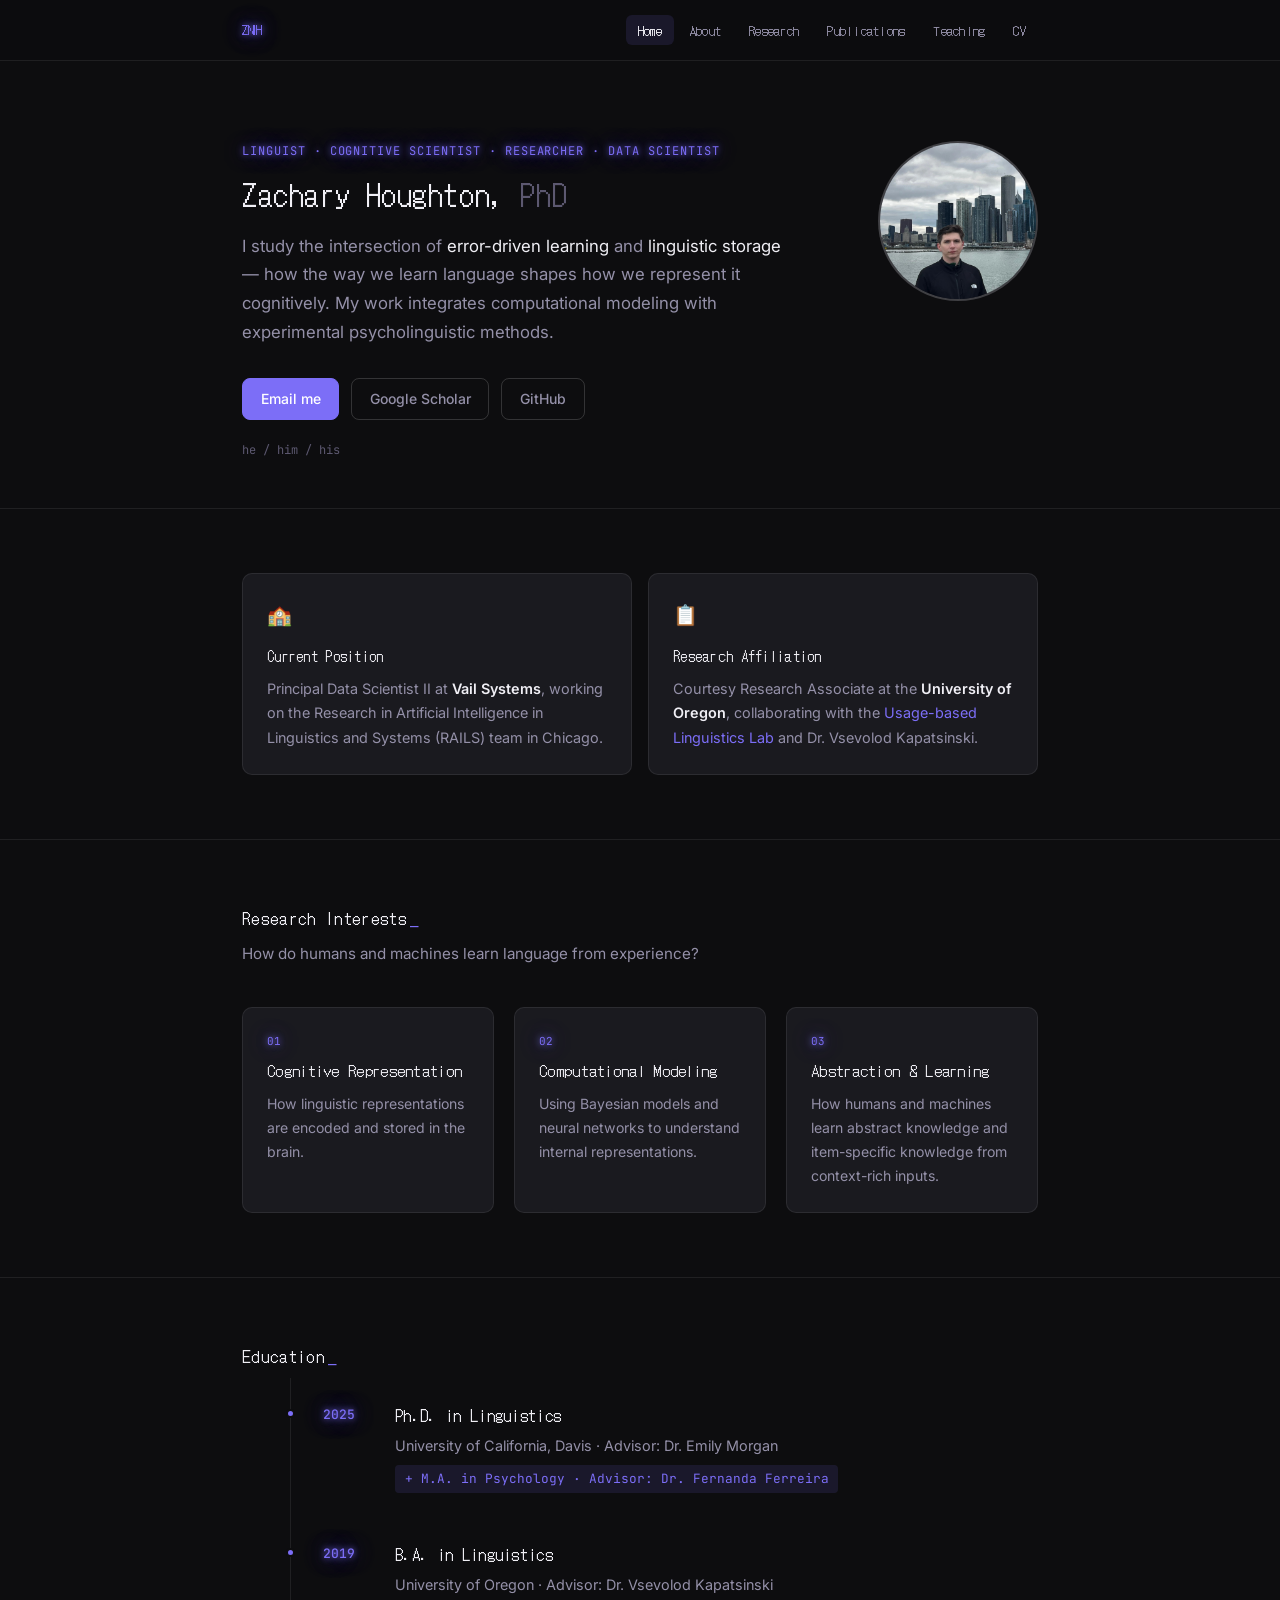
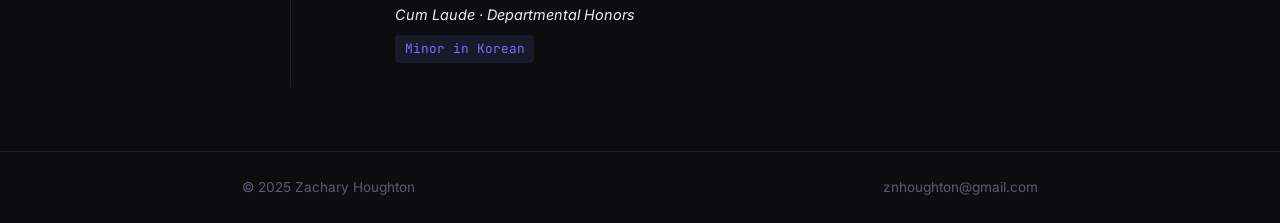
==== index.html @ efbcd85a "Clarify B.A. advisor and reorganize education entry formatting Co-Authored-By: Claude Sonnet 4.6 <no" ====
<!DOCTYPE html>
<html lang="en">
<head>
  <meta charset="UTF-8" />
  <meta name="viewport" content="width=device-width, initial-scale=1.0" />
  <title>Zachary Houghton</title>
  <link rel="preconnect" href="https://fonts.googleapis.com" />
  <link href="https://fonts.googleapis.com/css2?family=Inter:wght@300;400;500;600&family=JetBrains+Mono:wght@400;500&family=DotGothic16&display=swap" rel="stylesheet" />
  <link rel="stylesheet" href="style.css" />
</head>
<body class="retro-cursors">

  <header>
    <nav class="nav-container">
      <a href="index.html" class="nav-logo">ZNH</a>
      <ul class="nav-links">
        <li><a href="index.html" class="active">Home</a></li>
        <li><a href="about.html">About</a></li>
        <li><a href="research.html">Research</a></li>
        <li><a href="publications.html">Publications</a></li>
        <li><a href="teaching.html">Teaching</a></li>
        <li><a href="cv.html">CV</a></li>
      </ul>
      <button class="nav-toggle" aria-label="Toggle menu">&#9776;</button>
    </nav>
  </header>

  <main>
    <section class="hero">
      <div class="hero-content">
        <div class="hero-text">
          <p class="hero-tag">Linguist · Cognitive Scientist · Researcher · Data Scientist</p>
          <h1>Zachary Houghton, <span class="muted" id="ee-phd">PhD</span></h1>
          <p class="hero-bio">
            I study the intersection of <span style="color:var(--text-primary)">error-driven learning</span> and <span style="color:var(--text-primary)">linguistic storage</span> — how the way we learn language shapes how we represent it cognitively. My work integrates computational modeling with experimental psycholinguistic methods.
          </p>
          <div class="hero-links">
            <a href="mailto:znhoughton@gmail.com" class="btn btn-primary">Email me</a>
            <a href="https://scholar.google.com/citations?user=39mxHGIAAAAJ&hl=en&oi=sra" target="_blank" class="btn btn-ghost">Google Scholar</a>
            <a href="https://github.com/znhoughton" target="_blank" class="btn btn-ghost">GitHub</a>
          </div>
          <p class="pronouns">he / him / his</p>
        </div>
        <div class="hero-photo">
          <div class="photo-frame">
            <img id="ee-headshot" src="headshot.jpg" alt="Zachary Houghton" onerror="this.style.display='none'; this.parentNode.classList.add('photo-placeholder')" />
          </div>
        </div>
      </div>
    </section>

    <section class="section">
      <div class="container two-col">
        <div class="card">
          <div class="card-icon">&#127979;</div>
          <h3>Current Position</h3>
          <p>Principal Data Scientist II at <strong>Vail Systems</strong>, working on the Research in Artificial Intelligence in Linguistics and Systems (RAILS) team in Chicago.</p>
        </div>
        <div class="card">
          <div class="card-icon">&#128203;</div>
          <h3>Research Affiliation</h3>
          <p>Courtesy Research Associate at the <strong>University of Oregon</strong>, collaborating with the <a href="https://blogs.uoregon.edu/ublab/" target="_blank">Usage-based Linguistics Lab</a> and Dr. Vsevolod Kapatsinski.</p>
        </div>
      </div>
    </section>

    <section class="section">
      <div class="container">
        <h2 class="section-title">Research Interests</h2>
        <p class="section-subtitle">How do humans and machines learn language from experience?</p>
        <div class="three-col">
          <div class="interest-item">
            <span class="interest-num">01</span>
            <h4>Cognitive Representation</h4>
            <p>How linguistic representations are encoded and stored in the brain.</p>
          </div>
          <div class="interest-item">
            <span class="interest-num">02</span>
            <h4>Computational Modeling</h4>
            <p>Using Bayesian models and neural networks to understand internal representations.</p>
          </div>
          <div class="interest-item">
            <span class="interest-num">03</span>
            <h4>Abstraction & Learning</h4>
            <p>How humans and machines learn abstract knowledge and item-specific knowledge from context-rich inputs.</p>
          </div>
        </div>
      </div>
    </section>

    <section class="section">
      <div class="container">
        <h2 class="section-title">Education</h2>
        <div class="timeline">
          <div class="timeline-item">
            <div class="timeline-year">2025</div>
            <div class="timeline-content">
              <h4>Ph.D. in Linguistics</h4>
              <p>University of California, Davis · Advisor: Dr. Emily Morgan</p>
              <span class="tag">+ M.A. in Psychology · Advisor: Dr. Fernanda Ferreira</span>
            </div>
          </div>
          <div class="timeline-item">
            <div class="timeline-year">2019</div>
            <div class="timeline-content">
              <h4>B.A. in Linguistics</h4>
              <p>University of Oregon · Advisor: Dr. Vsevolod Kapatsinski</p>
              <p><em>Cum Laude · Departmental Honors</em></p>
              <span class="tag">Minor in Korean</span>
            </div>
          </div>
        </div>
      </div>
    </section>
  </main>

  <footer>
    <div class="container footer-inner">
      <span>© 2025 Zachary Houghton</span>
      <span><a href="mailto:znhoughton@gmail.com">znhoughton@gmail.com</a></span>
    </div>
  </footer>

  <script>
    const toggle = document.querySelector('.nav-toggle');
    const links = document.querySelector('.nav-links');
    toggle.addEventListener('click', () => links.classList.toggle('open'));
  </script>
  <script src="/scripts/easter-eggs.js"></script>

  <script data-cfasync="false" src="/cdn-cgi/scripts/5c5
---- style.css ----
@import url('https://fonts.googleapis.com/css2?family=DotGothic16&display=swap');

/* ─── Reset & Base ─── */
*, *::before, *::after { box-sizing: border-box; margin: 0; padding: 0; }

:root {
  --bg: #0d0d0f;
  --bg-surface: #141417;
  --bg-card: #1a1a1f;
  --border: rgba(255,255,255,0.08);
  --border-hover: rgba(255,255,255,0.16);
  --accent: #7c6ef7;
  --accent-soft: rgba(124,110,247,0.12);
  --text-primary: #f0eff5;
  --text-secondary: #9490a8;
  --text-muted: #5c5870;
  --font: 'Inter', system-ui, sans-serif;
  --mono: 'JetBrains Mono', monospace;
  --radius: 10px;
  --max-w: 860px;
}

html { scroll-behavior: smooth; }

body {
  font-family: var(--font);
  background: var(--bg);
  color: var(--text-primary);
  font-size: 16px;
  line-height: 1.7;
  min-height: 100vh;
  display: flex;
  flex-direction: column;
}

a { color: var(--accent); text-decoration: none; }
a:hover { text-decoration: underline; }
em { font-style: italic; color: var(--text-primary); }
strong { font-weight: 600; color: var(--text-primary); }

/* ─── Nav ─── */
header {
  position: sticky;
  top: 0;
  z-index: 100;
  background: rgba(13,13,15,0.9);
  backdrop-filter: blur(12px);
  border-bottom: 1px solid var(--border);
}

.nav-container {
  max-width: var(--max-w);
  margin: 0 auto;
  padding: 0 2rem;
  height: 60px;
  display: flex;
  align-items: center;
  gap: 2rem;
}

.nav-logo {
  font-family: var(--mono);
  font-size: 14px;
  font-weight: 500;
  color: var(--accent);
  letter-spacing: 0.05em;
  text-decoration: none;
  flex-shrink: 0;
}

.nav-links {
  display: flex;
  list-style: none;
  gap: 0.25rem;
  margin-left: auto;
}

.nav-links a {
  font-size: 14px;
  font-weight: 400;
  color: var(--text-secondary);
  padding: 0.35rem 0.75rem;
  border-radius: 6px;
  transition: color 0.15s, background 0.15s;
  text-decoration: none;
}

.nav-links a:hover,
.nav-links a.active {
  color: var(--text-primary);
  background: var(--accent-soft);
}

.nav-toggle {
  display: none;
  background: none;
  border: none;
  color: var(--text-secondary);
  font-size: 20px;
  cursor: pointer;
  margin-left: auto;
}

/* ─── Layout ─── */
main { flex: 1; }

.container {
  max-width: var(--max-w);
  margin: 0 auto;
  padding: 0 2rem;
}

.section {
  padding: 4rem 0;
  border-top: 1px solid var(--border);
}

.section:first-of-type { border-top: none; }

.section-title {
  font-size: 1.25rem;
  font-weight: 500;
  color: var(--text-primary);
  margin-bottom: 0.5rem;
}

.section-subtitle {
  font-size: 0.95rem;
  color: var(--text-secondary);
  margin-bottom: 2.5rem;
}

/* ─── Hero ─── */
.hero {
  padding: 5rem 0 3rem;
  max-width: var(--max-w);
  margin: 0 auto;
  padding-left: 2rem;
  padding-right: 2rem;
}

.hero-content {
  display: flex;
  gap: 3rem;
  align-items: flex-start;
}

.hero-text { flex: 1; }

.hero-tag {
  font-family: var(--mono);
  font-size: 12px;
  color: var(--accent);
  letter-spacing: 0.08em;
  text-transform: uppercase;
  margin-bottom: 1rem;
}

h1 {
  font-size: clamp(2rem, 5vw, 2.75rem);
  font-weight: 600;
  line-height: 1.2;
  margin-bottom: 1.25rem;
  color: var(--text-primary);
}

h1 .muted { color: var(--text-muted); font-weight: 300; }

.hero-bio {
  font-size: 1.05rem;
  color: var(--text-secondary);
  margin-bottom: 2rem;
  max-width: 540px;
}

.hero-links {
  display: flex;
  flex-wrap: wrap;
  gap: 0.75rem;
  margin-bottom: 1.25rem;
}

.pronouns {
  font-family: var(--mono);
  font-size: 12px;
  color: var(--text-muted);
}

/* ─── Buttons ─── */
.btn {
  display: inline-flex;
  align-items: center;
  gap: 0.4rem;
  font-size: 14px;
  font-weight: 500;
  padding: 0.5rem 1.1rem;
  border-radius: 8px;
  text-decoration: none;
  transition: all 0.15s;
  cursor: pointer;
}

.btn-primary {
  background: var(--accent);
  color: #fff;
  border: 1px solid var(--accent);
}
.btn-primary:hover { opacity: 0.88; text-decoration: none; }

.btn-ghost {
  background: transparent;
  color: var(--text-secondary);
  border: 1px solid var(--border-hover);
}
.btn-ghost:hover {
  color: var(--text-primary);
  border-color: var(--border-hover);
  background: var(--bg-card);
  text-decoration: none;
}

/* ─── Photo ─── */
.hero-photo { flex-shrink: 0; }

.photo-frame {
  width: 160px;
  height: 160px;
  border-radius: 50%;
  border: 2px solid var(--border-hover);
  overflow: hidden;
  background: var(--bg-card);
}

.photo-frame img {
  width: 100%;
  height: 100%;
  object-fit: cover;
}

.photo-placeholder::after {
  content: 'ZH';
  display: flex;
  align-items: center;
  justify-content: center;
  width: 100%;
  height: 100%;
  font-family: var(--mono);
  font-size: 1.5rem;
  color: var(--accent);
  background: var(--accent-soft);
}

/* ─── Cards ─── */
.two-col {
  display: grid;
  grid-template-columns: repeat(auto-fit, minmax(280px, 1fr));
  gap: 1rem;
}

.three-col {
  display: grid;
  grid-template-columns: repeat(auto-fit, minmax(220px, 1fr));
  gap: 1.25rem;
}

.card {
  background: var(--bg-card);
  border: 1px solid var(--border);
  border-radius: var(--radius);
  padding: 1.5rem;
  transition: border-color 0.15s;
}

.card:hover { border-color: var(--border-hover); }

.card-icon {
  font-size: 1.25rem;
  margin-bottom: 0.75rem;
}

.card h3 {
  font-size: 0.95rem;
  font-weight: 500;
  color: var(--text-primary);
  margin-bottom: 0.5rem;
}

.card p {
  font-size: 0.9rem;
  color: var(--text-secondary);
}

/* ─── Interest items ─── */
.interest-item {
  padding: 1.5rem;
  background: var(--bg-card);
  border: 1px solid var(--border);
  border-radius: var(--radius);
}

.interest-num {
  font-family: var(--mono);
  font-size: 11px;
  color: var(--accent);
  display: block;
  margin-bottom: 0.5rem;
}

.interest-item h4 {
  font-size: 0.95rem;
  font-weight: 500;
  color: var(--text-primary);
  margin-bottom: 0.5rem;
}

.interest-item p {
  font-size: 0.88rem;
  color: var(--text-secondary);
}

/* ─── Timeline ─── */
.timeline {
  display: flex;
  flex-direction: column;
  gap: 0;
  border-left: 1px solid var(--border);
  margin-left: 3rem;
}

.timeline-item {
  display: flex;
  gap: 2rem;
  padding: 1.5rem 0 1.5rem 2rem;
  position: relative;
}

.timeline-item::before {
  content: '';
  position: absolute;
  left: -5px;
  top: 1.9rem;
  width: 9px;
  height: 9px;
  border-radius: 50%;
  background: var(--accent);
  border: 2px solid var(--bg);
}

.timeline-year {
  font-family: var(--mono);
  font-size: 13px;
  color: var(--accent);
  font-weight: 500;
  min-width: 40px;
  padding-top: 2px;
}

.timeline-content h4 {
  font-size: 1rem;
  font-weight: 500;
  color: var(--text-primary);
  margin-bottom: 0.25rem;
}

.timeline-content p {
  font-size: 0.9rem;
  color: var(--text-secondary);
  margin-bottom: 0.4rem;
}

.tag {
  display: inline-block;
  font-size: 0.8rem;
  color: var(--accent);
  background: var(--accent-soft);
  padding: 0.2rem 0.6rem;
  border-radius: 4px;
  font-family: var(--mono);
}

/* ─── Publications Page ─── */
.pub-list { display: flex; flex-direction: column; gap: 1px; }

.pub-item {
  display: flex;
  gap: 1.5rem;
  padding: 1.5rem;
  border: 1px solid var(--border);
  border-radius: var(--radius);
  margin-bottom: 0.75rem;
  transition: border-color 0.15s, background 0.15s;
}

.pub-item:hover {
  border-color: var(--border-hover);
  background: var(--bg-card);
}

.pub-year {
  font-family: var(--mono);
  font-size: 12px;
  color: var(--accent);
  min-width: 40px;
  padding-top: 3px;
}

.pub-body h4 {
  font-size: 0.95rem;
  font-weight: 500;
  color: var(--text-primary);
  margin-bottom: 0.25rem;
}

.pub-body .authors {
  font-size: 0.88rem;
  color: var(--text-secondary);
  margin-bottom: 0.25rem;
}

.pub-body .venue {
  font-size: 0.85rem;
  color: var(--text-muted);
  font-style: italic;
  margin-bottom: 0.5rem;
}

.pub-links { display: flex; gap: 0.5rem; flex-wrap: wrap; }

.pub-link {
  font-size: 0.78rem;
  font-family: var(--mono);
  color: var(--accent);
  border: 1px solid var(--accent-soft);
  padding: 0.15rem 0.5rem;
  border-radius: 4px;
  text-decoration: none;
}
.pub-link:hover { background: var(--accent-soft); text-decoration: none; }

/* ─── Teaching Page ─── */
.teaching-grid {
  display: flex;
  flex-direction: column;
  gap: 0.75rem;
}

.course-item {
  background: var(--bg-card);
  border: 1px solid var(--border);
  border-radius: var(--radius);
  padding: 1.25rem 1.5rem;
  display: flex;
  justify-content: space-between;
  align-items: flex-start;
  gap: 1rem;
  transition: border-color 0.15s;
}

.course-item:hover { border-color: var(--border-hover); }

.course-left h4 {
  font-size: 0.95rem;
  font-weight: 500;
  color: var(--text-primary);
  margin-bottom: 0.25rem;
}

.course-left p {
  font-size: 0.88rem;
  color: var(--text-secondary);
}

.course-right {
  font-family: var(--mono);
  font-size: 12px;
  color: var(--text-muted);
  white-space: nowrap;
}

.role-badge {
  display: inline-block;
  font-size: 0.75rem;
  font-family: var(--mono);
  padding: 0.15rem 0.5rem;
  border-radius: 4px;
  background: var(--accent-soft);
  color: var(--accent);
  margin-top: 0.4rem;
}

/* ─── About Page ─── */
.about-intro {
  margin-bottom: 3rem;
  padding-bottom: 3rem;
  border-bottom: 1px solid var(--border);
}

.about-intro p {
  font-size: 0.95rem;
  color: var(--text-secondary);
  margin-bottom: 1rem;
  max-width: 680px;
}

.about-intro p:last-child { margin-bottom: 0; }
.about-section {
  margin-bottom: 3rem;
  padding-bottom: 3rem;
  border-bottom: 1px solid var(--border);
}

.about-section:last-child {
  border-bottom: none;
}

.about-section h2 {
  font-size: 0.85rem;
  font-family: var(--mono);
  font-weight: 500;
  letter-spacing: 0.1em;
  text-transform: uppercase;
  color: var(--accent);
  margin-bottom: 1.25rem;
  padding-bottom: 0.5rem;
  border-bottom: 1px solid var(--border);
}

.about-section p {
  font-size: 0.95rem;
  color: var(--text-secondary);
  margin-bottom: 1rem;
  max-width: 680px;
}

.about-section p:last-child { margin-bottom: 0; }

/* ─── CV Page ─── */
.cv-section { margin-bottom: 3rem; }

.cv-section h2 {
  font-size: 0.85rem;
  font-family: var(--mono);
  letter-spacing: 0.1em;
  text-transform: uppercase;
  color: var(--accent);
  margin-bottom: 1.25rem;
  padding-bottom: 0.5rem;
  border-bottom: 1px solid var(--border);
}

.cv-item {
  display: flex;
  gap: 2rem;
  margin-bottom: 1.5rem;
}

.cv-year {
  font-family: var(--mono);
  font-size: 12px;
  color: var(--text-muted);
  width: 130px;
  min-width: 130px;
  padding-top: 3px;
}

.cv-content h4 {
  font-size: 0.95rem;
  font-weight: 500;
  color: var(--text-primary);
  margin-bottom: 0.2rem;
}

.cv-content p {
  font-size: 0.88rem;
  color: var(--text-secondary);
}

/* ─── Page header ─── */
.page-header {
  padding: 4rem 0 2.5rem;
}

.page-header h1 {
  font-size: 2rem;
  margin-bottom: 0.5rem;
}

.page-header p {
  color: var(--text-secondary);
  font-size: 0.95rem;
}

/* ─── Footer ─── */
footer {
  border-top: 1px solid var(--border);
  padding: 1.5rem 0;
  margin-top: auto;
}

.footer-inner {
  display: flex;
  justify-content: space-between;
  align-items: center;
  font-size: 0.85rem;
  color: var(--text-muted);
}

.footer-inner a {
  color: var(--text-muted);
  text-decoration: none;
}

.footer-inner a:hover { color: var(--text-secondary); }

/* ─── Retro / CRT theme ─── */

/* Pixel font for headings and nav */
h1, h2, h3, h4, .section-title, .page-header h1, .nav-logo, .nav-links a {
  font-family: 'DotGothic16', monospace !important;
  font-weight: 400 !important;
  letter-spacing: 0.02em;
}
h1             { font-size: clamp(1.4rem, 3vw, 1.8rem) !important; }
h2, .section-title { font-size: 1.05rem !important; }
h3             { font-size: 0.9rem !important; }
.nav-logo, .nav-links a { font-size: 13px !important; }

/* Phosphor glow on accent labels */
.nav-logo,
.demo-label,
.ff-label,
.subsection-label,
.eq-label,
.hero-tag,
.interest-num,
.pub-year,
.timeline-year {
  text-shadow: 0 0 6px rgba(124,110,247,1.0), 0 0 20px rgba(124,110,247,0.7), 0 0 40px rgba(124,110,247,0.4);
}

/* Blinking cursor on page titles and subheaders */
.page-header h1::after,
.retro-cursors h2::after,
.retro-cursors .section-title::after {
  content: '_';
  animation: blink 1.1s step-start infinite;
  color: var(--accent);
  margin-left: 2px;
}
@keyframes blink {
  0%, 100% { opacity: 1; }
  50%       { opacity: 0; }
}


/* ─── Responsive ─── */
@media (max-width: 640px) {
  .hero-content { flex-direction: column-reverse; gap: 2rem; }
  .hero-photo { align-self: center; }
  .photo-frame { width: 120px; height: 120px; }
  .nav-links { display: none; flex-direction: column; position: absolute; top: 60px; left: 0; right: 0; background: var(--bg-surface); border-bottom: 1px solid var(--border); padding: 1rem 2rem; }
  .nav-links.open { display: flex; }
  .nav-toggle { display: block; }
  .timeline { margin-left: 0; }
  .cv-item { flex-direction: column; gap: 0.25rem; }
  .course-item { flex-direction: column; }
  .footer-inner { flex-direction: column; gap: 0.5rem; text-align: center; }
  .section { padding: 2.5rem 0; }
}
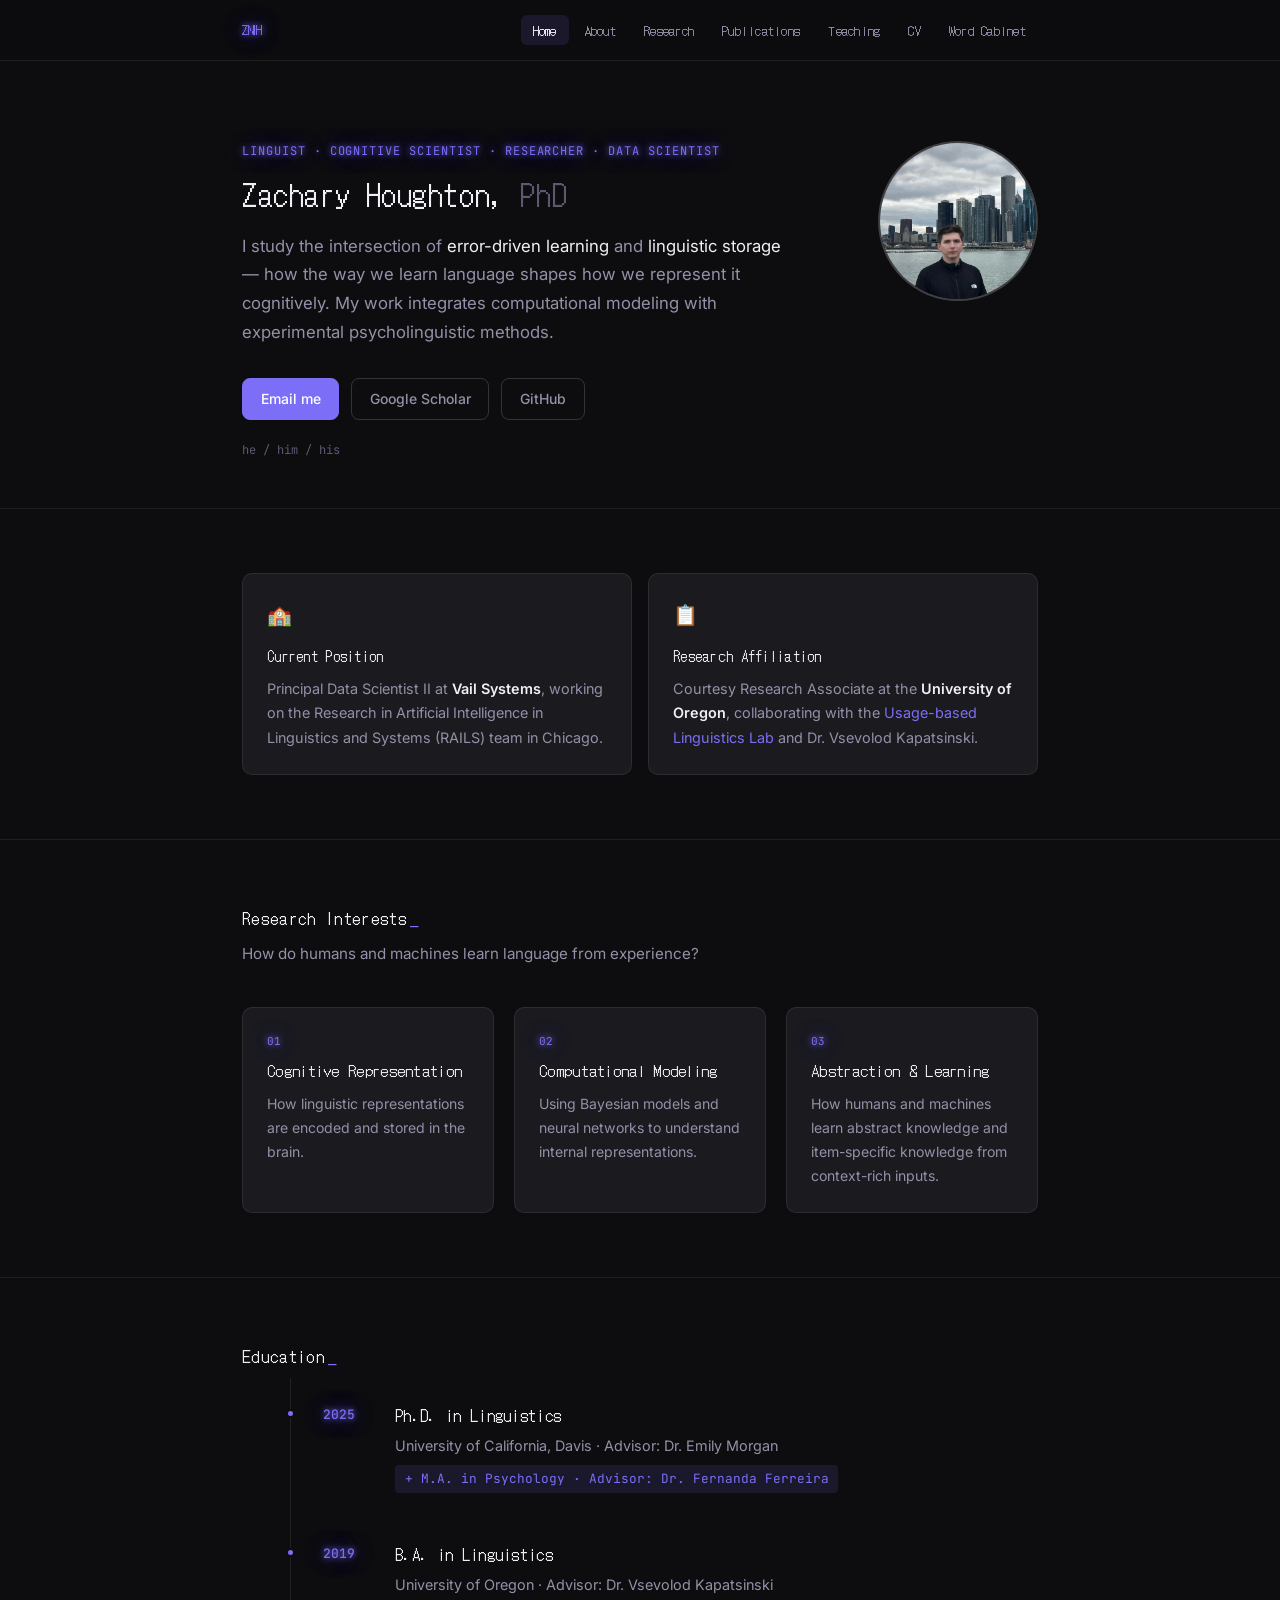
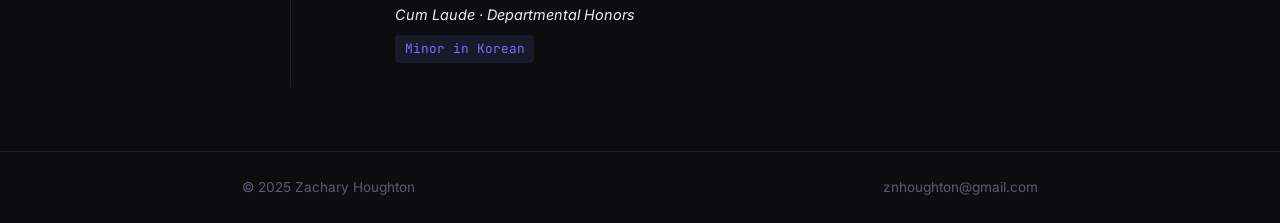
==== commit b0995641: "Add Word Cabinet feature: word-of-the-day, surprise me, and neighbor web Adds a curated vocabulary t" ====
--- a/index.html
+++ b/index.html
@@ -20,6 +20,7 @@
         <li><a href="publications.html">Publications</a></li>
         <li><a href="teaching.html">Teaching</a></li>
         <li><a href="cv.html">CV</a></li>
+        <li><a href="word-cabinet.html">Word Cabinet</a></li>
       </ul>
       <button class="nav-toggle" aria-label="Toggle menu">&#9776;</button>
     </nav>
--- a/style.css
+++ b/style.css
@@ -503,6 +503,44 @@
 }
 
 .about-intro p:last-child { margin-bottom: 0; }
+
+.intro-quote {
+  position: relative;
+  border-left: 2px solid var(--accent);
+  padding: 0.25rem 0 0.25rem 3rem;
+}
+
+.intro-quote::before {
+  content: '\201C';
+  position: absolute;
+  left: 0.75rem;
+  top: -0.5rem;
+  font-family: Georgia, 'Times New Roman', serif;
+  font-size: 4rem;
+  line-height: 1;
+  color: var(--accent);
+  opacity: 0.5;
+  text-shadow: 0 0 12px rgba(124,110,247,0.5);
+}
+
+.intro-quote p {
+  font-size: 1.05rem;
+  font-style: italic;
+  color: var(--text-primary);
+  line-height: 1.7;
+  max-width: 640px;
+  margin-bottom: 0.9rem;
+}
+
+.intro-quote cite {
+  display: block;
+  font-family: var(--mono);
+  font-size: 0.8rem;
+  font-style: normal;
+  color: var(--accent);
+  letter-spacing: 0.02em;
+}
+
 .about-section {
   margin-bottom: 3rem;
   padding-bottom: 3rem;
@@ -573,6 +611,179 @@
 .cv-content p {
   font-size: 0.88rem;
   color: var(--text-secondary);
+}
+
+/* ─── Words Page ─── */
+.word-card {
+  background: var(--bg-card);
+  border: 1px solid var(--border);
+  border-radius: var(--radius);
+  padding: 2rem;
+}
+
+.word-card-head {
+  display: flex;
+  align-items: baseline;
+  gap: 0.75rem;
+  flex-wrap: wrap;
+  margin-bottom: 0.75rem;
+}
+
+.word-card-word {
+  font-size: 1.6rem !important;
+  color: var(--text-primary);
+}
+
+.word-card-pos {
+  font-family: var(--mono);
+  font-size: 12px;
+  color: var(--text-muted);
+  font-style: italic;
+}
+
+.word-card-pron {
+  display: flex;
+  flex-wrap: wrap;
+  gap: 1.5rem;
+  margin-bottom: 1rem;
+  font-family: var(--mono);
+  font-size: 0.85rem;
+  color: var(--text-secondary);
+}
+
+.pron-label {
+  font-size: 11px;
+  color: var(--text-muted);
+  text-transform: uppercase;
+  letter-spacing: 0.05em;
+  margin-right: 0.4rem;
+}
+
+.word-card-section {
+  margin-bottom: 1.25rem;
+}
+
+.word-card-section:last-child { margin-bottom: 0; }
+
+.word-card-section h4 {
+  font-size: 0.8rem !important;
+  text-transform: uppercase;
+  letter-spacing: 0.08em;
+  color: var(--accent);
+  margin-bottom: 0.4rem;
+}
+
+.word-card-section p {
+  font-size: 0.95rem;
+  color: var(--text-secondary);
+}
+
+.example-list {
+  padding-left: 1.25rem;
+  color: var(--text-secondary);
+  font-size: 0.92rem;
+}
+
+.example-list li {
+  margin-bottom: 0.4rem;
+}
+
+.example-list li:last-child { margin-bottom: 0; }
+
+.neighbor-viz {
+  display: block;
+  width: 100%;
+  max-width: 320px;
+  height: auto;
+  margin: 0.5rem auto 0;
+  overflow: visible;
+}
+
+.neighbor-line {
+  stroke: var(--border-hover);
+  stroke-width: 1;
+  opacity: 0.35;
+}
+
+.neighbor-point {
+  cursor: pointer;
+}
+
+.neighbor-hit {
+  fill: transparent;
+}
+
+.neighbor-point circle:nth-of-type(2) {
+  transition: filter 0.15s;
+}
+
+.neighbor-point:hover circle:nth-of-type(2),
+.neighbor-point:focus circle:nth-of-type(2) {
+  filter: brightness(1.4);
+}
+
+.neighbor-point:focus {
+  outline: none;
+}
+
+.neighbor-label {
+  font-family: var(--mono);
+  font-size: 9px;
+  fill: var(--text-secondary);
+  text-anchor: middle;
+  transition: opacity 0.15s;
+}
+
+.out-of-pool .neighbor-label {
+  fill: var(--text-muted);
+}
+
+.neighbor-point:hover .neighbor-label,
+.neighbor-point:focus .neighbor-label {
+  opacity: 1 !important;
+  fill: var(--text-primary);
+}
+
+.neighbor-target-dot {
+  fill: var(--accent);
+  filter: drop-shadow(0 0 5px rgba(124,110,247,0.9));
+}
+
+.neighbor-target-label {
+  font-family: var(--mono);
+  font-size: 11px;
+  font-weight: 500;
+  fill: var(--text-primary);
+  text-anchor: middle;
+  filter: drop-shadow(0 0 4px rgba(124,110,247,0.7));
+}
+
+.neighbor-note {
+  min-height: 1.2em;
+  text-align: center;
+  font-size: 0.85rem;
+  color: var(--text-secondary);
+  margin-top: 0.5rem;
+  max-width: 420px;
+  margin-left: auto;
+  margin-right: auto;
+  line-height: 1.5;
+}
+
+.neighbor-note:empty {
+  min-height: 0;
+  margin-top: 0;
+}
+
+.neighbor-note strong {
+  color: var(--text-primary);
+}
+
+.neighbor-note-pos {
+  font-family: var(--mono);
+  font-size: 0.75rem;
+  color: var(--text-muted);
+  font-style: italic;
 }
 
 /* ─── Page header ─── */
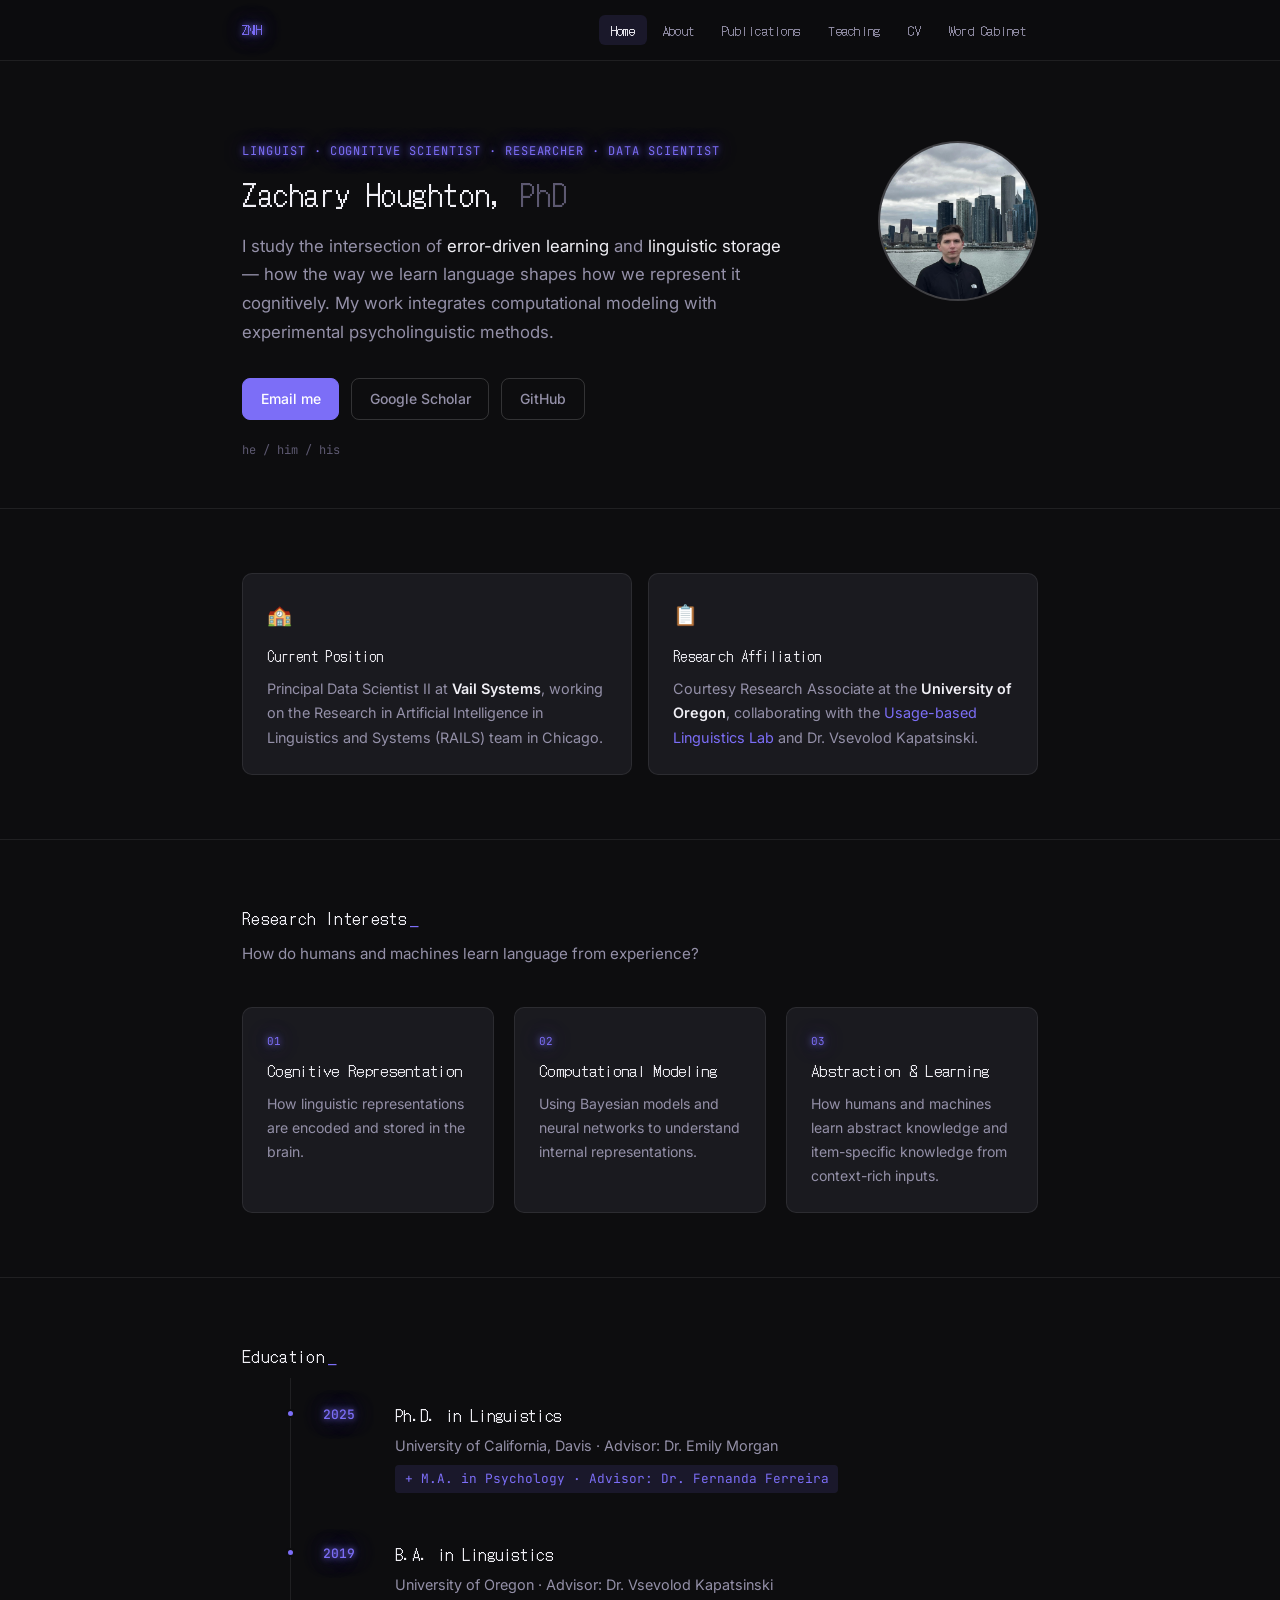
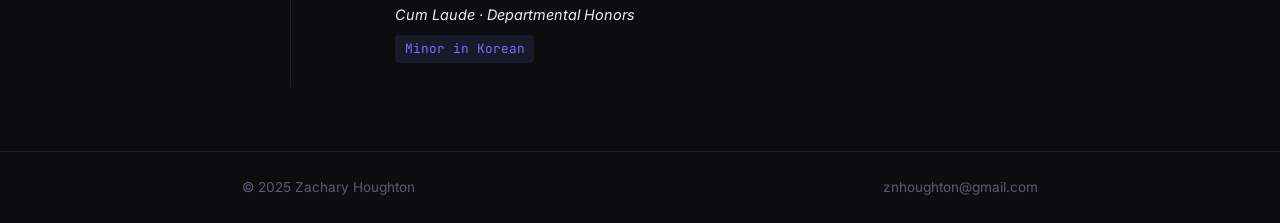
==== commit 1509df7e: "Remove Research tab and page Content is superseded by the new blog (deeper paper walkthroughs) and a" ====
--- a/index.html
+++ b/index.html
@@ -16,7 +16,6 @@
       <ul class="nav-links">
         <li><a href="index.html" class="active">Home</a></li>
         <li><a href="about.html">About</a></li>
-        <li><a href="research.html">Research</a></li>
         <li><a href="publications.html">Publications</a></li>
         <li><a href="teaching.html">Teaching</a></li>
         <li><a href="cv.html">CV</a></li>
--- a/style.css
+++ b/style.css
@@ -621,6 +621,52 @@
   padding: 2rem;
 }
 
+/* Tried a side-by-side sticky layout here first; it made Related Words feel
+   like a mismatched sidebar rather than the "next section after the main
+   card" feel of e.g. Wikipedia's See Also or Wordnik's own word-map. Plain
+   stacking, single column at every width, reads better for something
+   that's a footnote to one word rather than a persistent nav aid. */
+.word-display {
+  display: flex;
+  flex-direction: column;
+  gap: 1.5rem;
+}
+
+/* scrollIntoView() on a neighbor click is called on #wotd-container /
+   #explore-container themselves (the outer div renderWordCard fills via
+   innerHTML), not on the inner .word-display -- scroll-margin has to live
+   on the actual scroll target. The sticky 60px nav header (z-index 100)
+   sits above everything, so without this, the card's top edge scrolls to
+   the literal top of the viewport and ends up tucked underneath the header
+   instead of landing just below it. */
+#wotd-container,
+#explore-container {
+  scroll-margin-top: 76px;
+}
+
+/* Its own card, deliberately -- reads as a distinct companion element after
+   the main word card rather than a section stacked inside it. */
+.related-words-card {
+  background: var(--bg-card);
+  border: 1px solid var(--border);
+  border-radius: var(--radius);
+  padding: 1.5rem;
+}
+
+.related-words-card h4 {
+  font-size: 0.8rem;
+  text-transform: uppercase;
+  letter-spacing: 0.08em;
+  color: var(--accent);
+  margin-bottom: 0.4rem;
+}
+
+.related-words-card .neighbor-note {
+  font-size: 0.95rem;
+  color: var(--text-secondary);
+  margin-top: 0.5rem;
+}
+
 .word-card-head {
   display: flex;
   align-items: baseline;
@@ -649,6 +695,39 @@
   font-family: var(--mono);
   font-size: 0.85rem;
   color: var(--text-secondary);
+}
+
+/* Rarity is an ordinal scale (Common -> Legendary), so it's encoded as one
+   hue at increasing intensity rather than four distinct colors -- same
+   sequential-not-categorical principle as the neighbor-viz similarity dots. */
+.word-card-rarity {
+  display: inline-block;
+  font-family: var(--mono);
+  font-size: 0.75rem;
+  padding: 0.15rem 0.55rem;
+  border-radius: 4px;
+  letter-spacing: 0.03em;
+  border: 1px solid var(--accent-soft);
+  color: var(--text-muted);
+}
+
+.word-card-rarity[data-tier="Uncommon"] {
+  color: var(--accent);
+  border-color: var(--accent-soft);
+  background: var(--accent-soft);
+}
+
+.word-card-rarity[data-tier="Rare"] {
+  color: var(--accent);
+  border-color: var(--accent);
+  background: var(--accent-soft);
+}
+
+.word-card-rarity[data-tier="Legendary"] {
+  color: var(--bg);
+  border-color: var(--accent);
+  background: var(--accent);
+  font-weight: 600;
 }
 
 .pron-label {
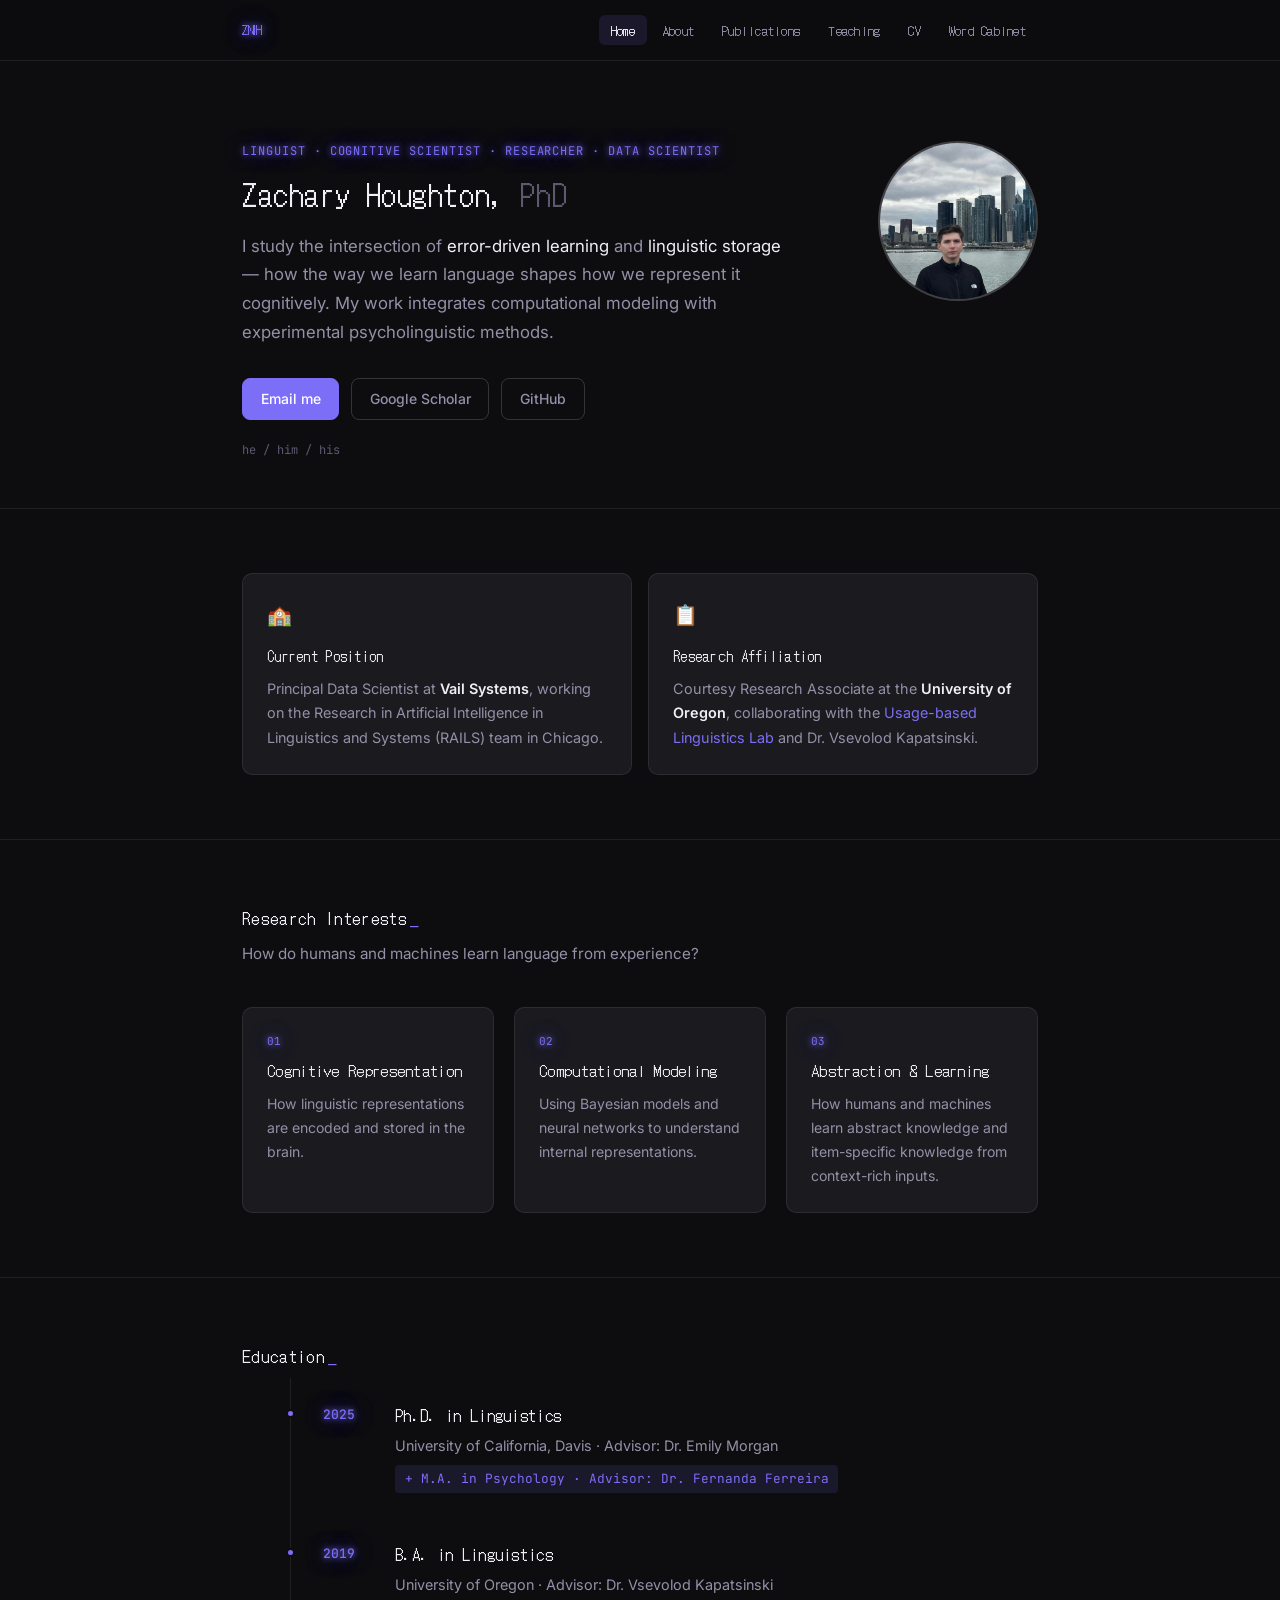
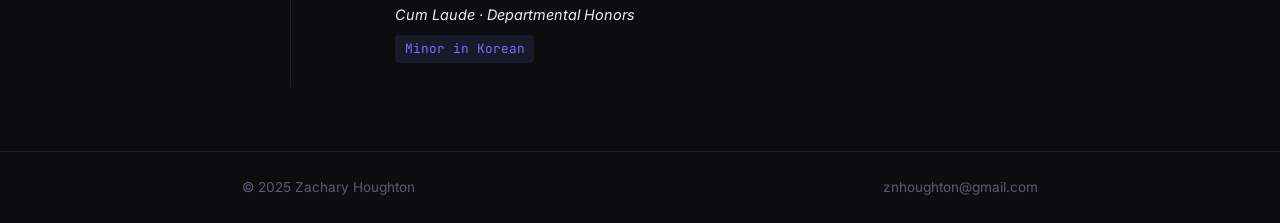
==== commit 66dd70d9: "Update job title to Principal Data Scientist on About and Home pages Co-Authored-By: Claude Sonnet 5" ====
--- a/index.html
+++ b/index.html
@@ -54,7 +54,7 @@
         <div class="card">
           <div class="card-icon">&#127979;</div>
           <h3>Current Position</h3>
-          <p>Principal Data Scientist II at <strong>Vail Systems</strong>, working on the Research in Artificial Intelligence in Linguistics and Systems (RAILS) team in Chicago.</p>
+          <p>Principal Data Scientist at <strong>Vail Systems</strong>, working on the Research in Artificial Intelligence in Linguistics and Systems (RAILS) team in Chicago.</p>
         </div>
         <div class="card">
           <div class="card-icon">&#128203;</div>
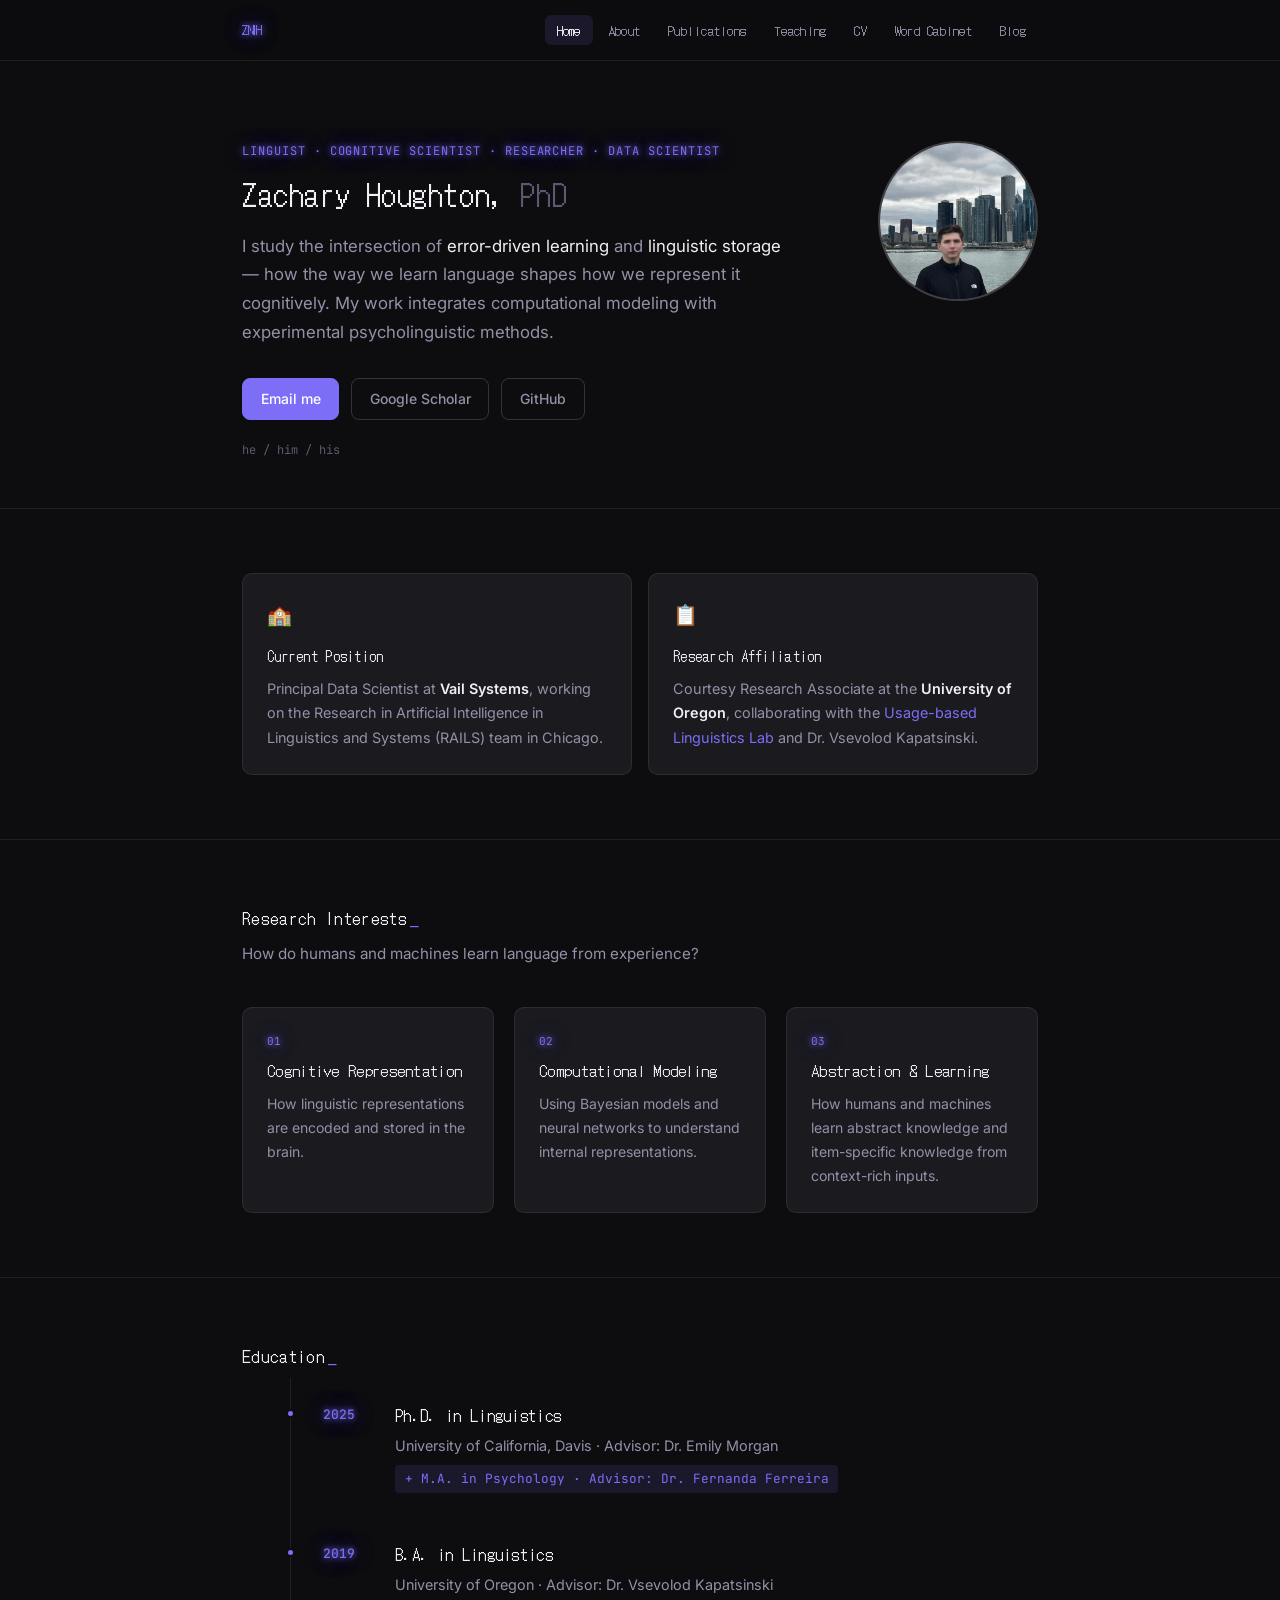
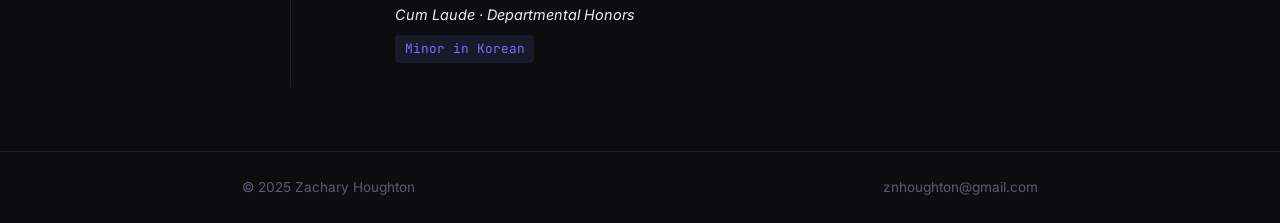
==== commit 76fa5bc2: "Launch blog with first post: Distributed Mental Representations Adds the blog infrastructure (blog.h" ====
--- a/index.html
+++ b/index.html
@@ -20,6 +20,7 @@
         <li><a href="teaching.html">Teaching</a></li>
         <li><a href="cv.html">CV</a></li>
         <li><a href="word-cabinet.html">Word Cabinet</a></li>
+        <li><a href="blog.html">Blog</a></li>
       </ul>
       <button class="nav-toggle" aria-label="Toggle menu">&#9776;</button>
     </nav>
--- a/style.css
+++ b/style.css
@@ -957,3 +957,263 @@
   .footer-inner { flex-direction: column; gap: 0.5rem; text-align: center; }
   .section { padding: 2.5rem 0; }
 }
+
+/* ─── Blog post demos & math (shared by blog.html post rendering) ───
+   Moved here from research.html's inline <style> when the long research
+   walkthroughs + their interactive demos were split out into blog posts --
+   blog.html needs these same classes to render the relocated demo cards. */
+.demo-label {
+  font-family: var(--mono);
+  font-size: 11px;
+  color: var(--accent);
+  text-transform: uppercase;
+  letter-spacing: 0.1em;
+  margin-bottom: 1.25rem;
+  display: block;
+}
+
+.demo-card {
+  background: var(--bg-card);
+  border: 1px solid var(--border);
+  border-radius: var(--radius);
+  padding: 1.75rem 2rem;
+  margin-top: 2rem;
+  overflow: hidden;
+  border-color: rgba(124,110,247,0.45) !important;
+  box-shadow: 0 0 18px rgba(124,110,247,0.15), inset 0 0 30px rgba(0,0,0,0.2);
+}
+
+.demo-card .demo-desc {
+  font-size: 0.875rem;
+  color: var(--text-secondary);
+  margin-bottom: 1.5rem;
+  line-height: 1.7;
+}
+
+.fun-fact {
+  background: rgba(124,110,247,0.06);
+  border: 1px solid rgba(124,110,247,0.2);
+  border-radius: var(--radius);
+  padding: 1.25rem 1.5rem;
+  margin-top: 1.5rem;
+  max-width: 700px;
+}
+.fun-fact .ff-label {
+  font-family: var(--mono);
+  font-size: 10px;
+  color: var(--accent);
+  text-transform: uppercase;
+  letter-spacing: 0.1em;
+  display: block;
+  margin-bottom: 0.6rem;
+}
+.fun-fact p {
+  font-size: 0.875rem;
+  color: var(--text-secondary);
+  line-height: 1.75;
+  margin: 0;
+}
+
+/* Brain */
+#brain-wrap { position: relative; width: 100%; max-width: 560px; margin: 0 auto; }
+#brain-canvas { width: 100%; height: auto; display: block; border-radius: 8px; }
+
+.group-row { display: flex; flex-direction: column; gap: 0.75rem; margin-top: 1.25rem; }
+.group-set { display: flex; align-items: center; gap: 0.75rem; flex-wrap: wrap; }
+.group-set-label {
+  font-family: var(--mono); font-size: 10px; color: var(--text-muted);
+  text-transform: uppercase; letter-spacing: 0.1em; width: 52px; flex-shrink: 0;
+}
+.group-set-label.animal { color: #7c6ef7; }
+.group-set-label.plant  { color: #6fe695; }
+
+.word-pill {
+  font-family: var(--mono); font-size: 12px; padding: 0.3rem 0.75rem;
+  border-radius: 20px; border: 1px solid var(--border-hover);
+  color: var(--text-secondary); cursor: pointer; transition: all 0.15s;
+  background: transparent; user-select: none;
+}
+.word-pill:hover { color: var(--text-primary); }
+.word-pill.active-animal { background: rgba(124,110,247,0.15); border-color: #7c6ef7; color: #7c6ef7; }
+.word-pill.active-plant  { background: rgba(111,230,149,0.12); border-color: #6fe695; color: #6fe695; }
+.brain-caption { text-align: center; font-family: var(--mono); font-size: 11px; color: var(--text-muted); margin-top: 0.75rem; }
+
+/* RW */
+.scenario-btns { display: flex; flex-wrap: wrap; gap: 0.5rem; margin-bottom: 1.25rem; }
+.scenario-btn {
+  font-family: var(--mono); font-size: 12px; padding: 0.3rem 0.75rem; border-radius: 20px;
+  border: 1px solid var(--border-hover); color: var(--text-secondary); cursor: pointer;
+  background: transparent; transition: all 0.15s;
+}
+.scenario-btn:hover { color: var(--text-primary); border-color: var(--accent); }
+.scenario-btn.active { background: var(--accent-soft); border-color: var(--accent); color: var(--accent); }
+#scenario-desc { font-size: 0.85rem; color: var(--text-muted); font-family: var(--mono); margin-bottom: 1.25rem; line-height: 1.6; }
+.rw-controls { display: grid; grid-template-columns: 1fr 1fr; gap: 1rem; margin-bottom: 1.25rem; }
+@media (max-width: 480px) { .rw-controls { grid-template-columns: 1fr; } }
+.rw-ctrl label { display: block; font-family: var(--mono); font-size: 11px; color: var(--accent); text-transform: uppercase; letter-spacing: 0.08em; margin-bottom: 0.35rem; }
+.rw-ctrl input[type=range] { width: 100%; accent-color: var(--accent); }
+.rw-ctrl .val { font-family: var(--mono); font-size: 12px; color: var(--text-secondary); margin-top: 0.2rem; display: block; }
+#rw-canvas { width: 100%; border-radius: 6px; display: block; }
+
+/* GloVe */
+#glove-canvas { width: 100%; border-radius: 6px; display: block; }
+.slider-row { display: flex; align-items: center; gap: 1rem; margin-top: 1rem; }
+.slider-row label { font-family: var(--mono); font-size: 11px; color: var(--text-muted); white-space: nowrap; min-width: 90px; }
+.slider-row label.right { text-align: right; min-width: 70px; }
+.slider-row input[type=range] { flex: 1; accent-color: var(--accent); }
+.glove-freq-legend {
+  display: flex; align-items: center; gap: 0.75rem; margin-top: 1rem;
+  justify-content: center; font-family: var(--mono); font-size: 11px; color: var(--text-muted);
+}
+.freq-gradient { width: 80px; height: 8px; border-radius: 4px; background: linear-gradient(to right, rgba(148,144,168,0.3), #7c6ef7); }
+
+/* Noisy Channel */
+#nc-canvas { width: 100%; border-radius: 6px; display: block; }
+.nc-ctrl-row { display: flex; align-items: center; gap: 1rem; margin-top: 1rem; }
+.nc-ctrl-row label { font-family: var(--mono); font-size: 11px; color: var(--accent); text-transform: uppercase; letter-spacing: 0.08em; white-space: nowrap; min-width: 160px; }
+.nc-ctrl-row input[type=range] { flex: 1; accent-color: var(--accent); }
+.nc-ctrl-row .val { font-family: var(--mono); font-size: 12px; color: var(--text-secondary); min-width: 36px; }
+
+/* Bayesian */
+#bayes-canvas { width: 100%; border-radius: 6px; display: block; }
+.bayes-btns { display: flex; gap: 0.75rem; flex-wrap: wrap; margin-top: 1.1rem; align-items: center; }
+.bayes-btn { font-family: var(--mono); font-size: 13px; padding: 0.4rem 1rem; border-radius: 8px; border: 1px solid var(--border-hover); color: var(--text-secondary); cursor: pointer; background: transparent; transition: all 0.15s; }
+.bayes-btn:hover { color: var(--text-primary); border-color: var(--accent); background: var(--bg-card); }
+.bayes-btn.primary { background: var(--accent); border-color: var(--accent); color: #fff; }
+.bayes-btn.primary:hover { opacity: 0.85; }
+#bayes-stats { font-family: var(--mono); font-size: 12px; color: var(--text-muted); margin-top: 0.75rem; line-height: 1.8; }
+#bayes-stats span { color: var(--text-secondary); }
+
+/* Statistics walkthrough extras */
+.stat-h3 {
+  font-size: 0.95rem; font-weight: 500; color: var(--text-primary);
+  margin-top: 2.5rem; margin-bottom: 0.75rem;
+}
+.math-block {
+  background: var(--bg-card); border: 1px solid var(--border);
+  border-left: 3px solid var(--accent); border-radius: var(--radius);
+  padding: 1.25rem 1.5rem; margin: 1.25rem 0;
+  font-family: var(--mono); font-size: 0.85rem; color: var(--text-secondary);
+  line-height: 1.9; max-width: 660px;
+  border-left-color: var(--accent) !important;
+  box-shadow: -3px 0 12px rgba(124,110,247,0.5);
+}
+.math-block .eq-label {
+  font-size: 10px; color: var(--accent); text-transform: uppercase;
+  letter-spacing: 0.08em; margin-bottom: 0.6rem; display: block;
+}
+.math-block .math-comment { color: var(--text-muted); font-size: 0.78rem; }
+.player-pair {
+  display: grid; grid-template-columns: 1fr 1fr; gap: 1rem;
+  margin: 1.5rem 0 2rem; max-width: 660px;
+}
+@media (max-width: 520px) { .player-pair { grid-template-columns: 1fr; } }
+.player-card-math {
+  background: var(--bg-card); border: 1px solid var(--border);
+  border-radius: var(--radius); padding: 1.25rem;
+}
+.player-card-math h4 {
+  font-size: 0.95rem; font-weight: 500; color: var(--text-primary); margin-bottom: 0.5rem;
+}
+.player-card-math p {
+  font-size: 0.85rem; color: var(--text-secondary); line-height: 1.6; margin-bottom: 0.5rem;
+}
+.player-card-math .prior-tag {
+  font-family: var(--mono); font-size: 0.8rem; color: var(--text-muted); display: block; margin-bottom: 0.15rem;
+}
+.player-card-math .verdict-tag {
+  font-family: var(--mono); font-size: 0.8rem; color: var(--accent); margin-top: 0.75rem; display: block;
+}
+#prior-canvas { width: 100%; border-radius: 6px; display: block; }
+
+/* Regression */
+#reg-canvas { width: 100%; border-radius: 6px; display: block; }
+.reg-btns { display: flex; gap: 0.75rem; flex-wrap: wrap; margin-top: 1rem; align-items: center; }
+.reg-btn { font-family: var(--mono); font-size: 13px; padding: 0.4rem 1rem; border-radius: 8px; border: 1px solid var(--border-hover); color: var(--text-secondary); cursor: pointer; background: transparent; transition: all 0.15s; }
+.reg-btn:hover { color: var(--text-primary); border-color: var(--accent); }
+.reg-btn.active { background: var(--accent-soft); border-color: var(--accent); color: var(--accent); }
+
+.subsection-label {
+  font-family: var(--mono); font-size: 11px; color: var(--accent);
+  text-transform: uppercase; letter-spacing: 0.08em;
+  margin-bottom: 1.25rem; margin-top: 2.5rem;
+  padding-bottom: 0.75rem; border-bottom: 1px solid var(--border);
+}
+.subsection-label:first-child { margin-top: 0; }
+
+/* Inline math in prose */
+.im {
+  font-family: var(--mono);
+  font-size: 0.84em;
+  color: var(--text-secondary);
+  background: var(--bg-card);
+  border: 1px solid var(--border);
+  padding: 0.06em 0.32em;
+  border-radius: 3px;
+  white-space: nowrap;
+  letter-spacing: 0;
+}
+
+/* Blog post body typography (blog.html) */
+.blog-post-body { max-width: 700px; }
+.blog-post-body p {
+  font-size: 0.95rem;
+  color: var(--text-secondary);
+  line-height: 1.85;
+  margin-bottom: 1.1rem;
+}
+.blog-post-body h2 {
+  font-size: 1.1rem; font-weight: 500; color: var(--text-primary);
+  margin-top: 2.5rem; margin-bottom: 0.75rem;
+}
+.blog-post-body h3 { font-size: 1rem; font-weight: 500; color: var(--text-primary); margin-top: 2rem; margin-bottom: 0.5rem; }
+.blog-post-body h1 { font-size: 1.3rem; font-weight: 500; color: var(--text-primary); margin-top: 2.5rem; margin-bottom: 0.75rem; }
+.blog-post-body h4 { font-size: 0.95rem; font-weight: 500; color: var(--text-primary); margin-top: 1.5rem; margin-bottom: 0.5rem; }
+.blog-post-body strong { color: var(--text-primary); }
+.blog-post-body em { color: var(--text-primary); }
+.blog-post-body a { color: var(--accent); }
+.blog-post-body ul, .blog-post-body ol {
+  margin: 0 0 1.1rem 1.25rem; color: var(--text-secondary); font-size: 0.95rem; line-height: 1.85;
+}
+.blog-post-body li { margin-bottom: 0.4rem; }
+.blog-post-body blockquote {
+  margin: 1.25rem 0; padding: 0.25rem 0 0.25rem 1.25rem; border-left: 3px solid var(--border-hover);
+  color: var(--text-muted); font-size: 0.9rem; line-height: 1.8;
+}
+.blog-post-body blockquote p { margin-bottom: 0.5rem; }
+.blog-post-body blockquote p:last-child { margin-bottom: 0; }
+.blog-post-body pre {
+  background: var(--bg-card); border: 1px solid var(--border); border-radius: var(--radius);
+  padding: 1rem 1.25rem; overflow-x: auto; margin: 1.25rem 0;
+}
+.blog-post-body pre code {
+  font-family: var(--mono); font-size: 0.85rem; line-height: 1.7; color: var(--text-secondary);
+  background: none; border: none; padding: 0;
+}
+.blog-post-body hr { border: none; border-top: 1px solid var(--border); margin: 2rem 0; }
+.blog-post-body .reference-list {
+  list-style: none; margin: 0; padding: 0; font-size: 0.88rem; color: var(--text-secondary);
+}
+.blog-post-body .reference-list li {
+  padding-left: 1.75em; text-indent: -1.75em; margin-bottom: 0.85rem; line-height: 1.7;
+}
+
+/* Blog listing & meta (blog.html) */
+.blog-list { display: flex; flex-direction: column; gap: 0; margin-top: 1.5rem; }
+.blog-list-item {
+  padding: 1.5rem 0;
+  border-top: 1px solid var(--border);
+}
+.blog-list-item:last-child { padding-bottom: 0; }
+.blog-list-item h3 { font-size: 1.05rem; font-weight: 500; margin-bottom: 0.35rem; }
+.blog-list-item h3 a { color: var(--text-primary); }
+.blog-list-item h3 a:hover { color: var(--accent); }
+.blog-meta {
+  font-family: var(--mono); font-size: 11px; color: var(--text-muted);
+  text-transform: uppercase; letter-spacing: 0.06em; margin-bottom: 0.5rem; display: block;
+}
+.blog-summary { font-size: 0.9rem; color: var(--text-secondary); line-height: 1.7; max-width: 660px; }
+.blog-back-link {
+  display: inline-block; margin-bottom: 1.5rem; font-family: var(--mono);
+  font-size: 0.85rem; color: var(--accent);
+}
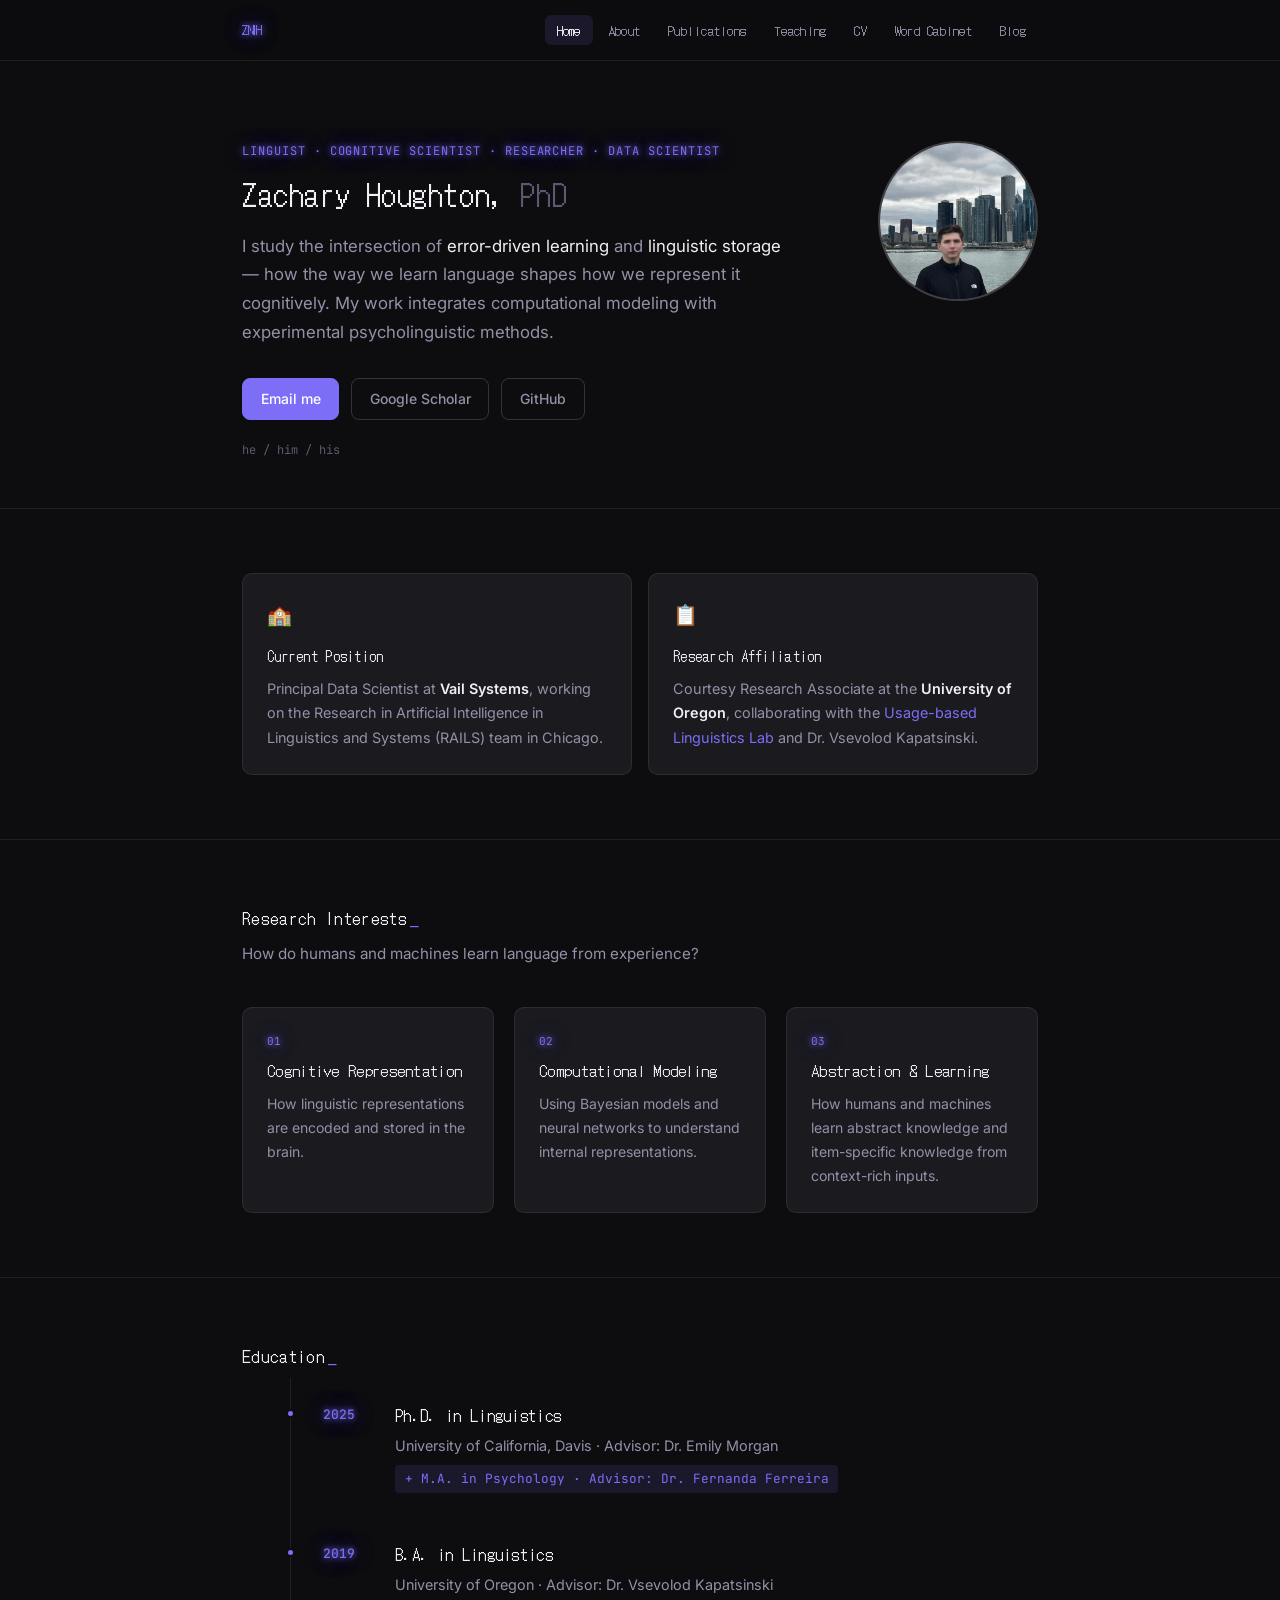
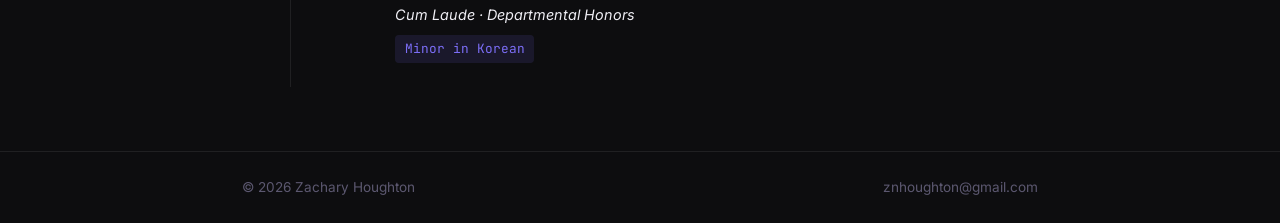
==== commit 221817a3: "Auto-update footer copyright year instead of hardcoding it Co-Authored-By: Claude Sonnet 5 <noreply@" ====
--- a/index.html
+++ b/index.html
@@ -117,7 +117,7 @@
 
   <footer>
     <div class="container footer-inner">
-      <span>© 2025 Zachary Houghton</span>
+      <span>© <span id="copyright-year">2026</span> Zachary Houghton</span>
       <span><a href="mailto:znhoughton@gmail.com">znhoughton@gmail.com</a></span>
     </div>
   </footer>
@@ -126,6 +126,7 @@
     const toggle = document.querySelector('.nav-toggle');
     const links = document.querySelector('.nav-links');
     toggle.addEventListener('click', () => links.classList.toggle('open'));
+    document.getElementById('copyright-year').textContent = new Date().getFullYear();
   </script>
   <script src="/scripts/easter-eggs.js"></script>
 
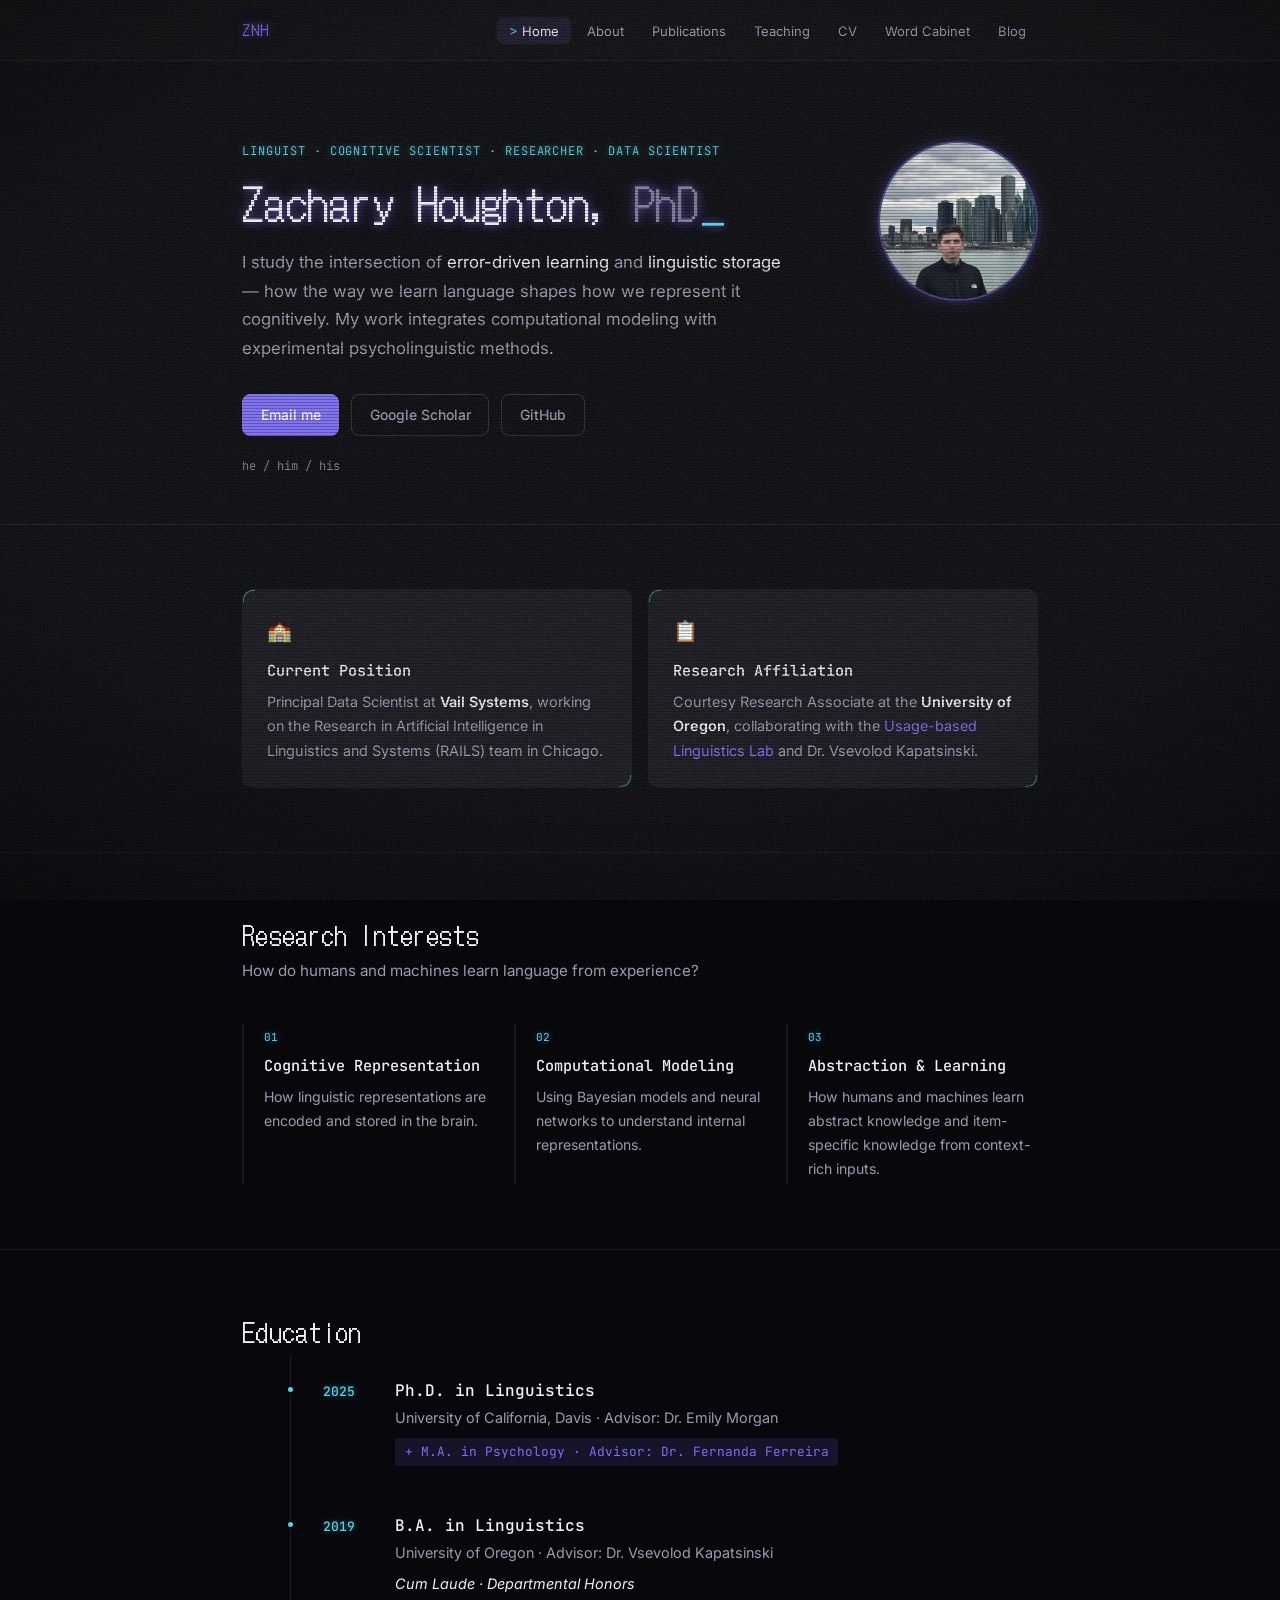
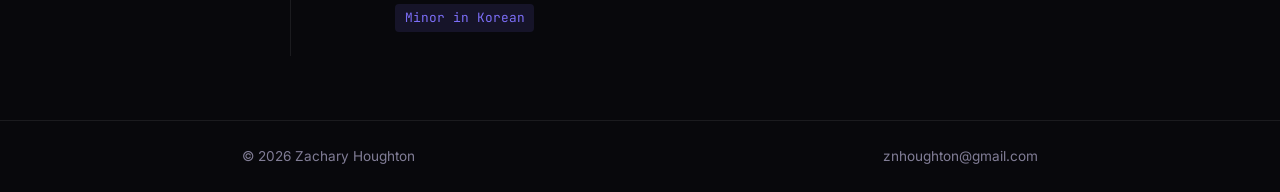
==== commit 6b4bd7c6: "Retro CRT redesign: real type scale, rationed glow, CRT surface The previous retro layer was appende" ====
--- a/index.html
+++ b/index.html
@@ -31,7 +31,10 @@
       <div class="hero-content">
         <div class="hero-text">
           <p class="hero-tag">Linguist · Cognitive Scientist · Researcher · Data Scientist</p>
-          <h1>Zachary Houghton, <span class="muted" id="ee-phd">PhD</span></h1>
+          <!-- nbsp, not a space: keeps ", PhD" bound to the surname so that if
+               the name ever does wrap (narrow phones), it breaks as
+               "Zachary / Houghton, PhD" rather than stranding "PhD" alone. -->
+          <h1>Zachary Houghton,&nbsp;<span class="muted" id="ee-phd">PhD</span></h1>
           <p class="hero-bio">
             I study the intersection of <span style="color:var(--text-primary)">error-driven learning</span> and <span style="color:var(--text-primary)">linguistic storage</span> — how the way we learn language shapes how we represent it cognitively. My work integrates computational modeling with experimental psycholinguistic methods.
           </p>
--- a/style.css
+++ b/style.css
@@ -4,20 +4,40 @@
 *, *::before, *::after { box-sizing: border-box; margin: 0; padding: 0; }
 
 :root {
-  --bg: #0d0d0f;
-  --bg-surface: #141417;
-  --bg-card: #1a1a1f;
+  --bg: #08080c;
+  --bg-surface: #101015;
+  --bg-card: #16161d;
   --border: rgba(255,255,255,0.08);
   --border-hover: rgba(255,255,255,0.16);
+
+  /* Primary phosphor. Purple carries identity: links, buttons, active state. */
   --accent: #7c6ef7;
   --accent-soft: rgba(124,110,247,0.12);
+  /* Secondary phosphor. Cyan carries structure: section labels, ordinals,
+     years, card brackets. Splitting these two jobs is what stops the whole
+     page reading as one undifferentiated purple wash. */
+  --accent-2: #4fd9e8;
+  --accent-2-soft: rgba(79,217,232,0.10);
+
   --text-primary: #f0eff5;
-  --text-secondary: #9490a8;
-  --text-muted: #5c5870;
+  --text-secondary: #9d99b0;
+  /* Was #5c5870 (~4.2:1 on --bg, under AA for the small text that uses it:
+     footer, pub venue, cv years). */
+  --text-muted: #817d96;
+
   --font: 'Inter', system-ui, sans-serif;
   --mono: 'JetBrains Mono', monospace;
+  /* Pixel face is now a first-class token used by the real heading rules,
+     not an !important patch bolted on at the bottom of the file. */
+  --display: 'DotGothic16', 'JetBrains Mono', monospace;
+
   --radius: 10px;
   --max-w: 860px;
+
+  /* Glow is a scarce resource. Only --glow-strong is allowed on more than a
+     couple of elements per page; see the "Phosphor" section below. */
+  --glow-strong: 0 0 8px rgba(124,110,247,0.75), 0 0 28px rgba(124,110,247,0.35);
+  --glow-soft: 0 0 6px rgba(79,217,232,0.45);
 }
 
 html { scroll-behavior: smooth; }
@@ -31,6 +51,58 @@
   min-height: 100vh;
   display: flex;
   flex-direction: column;
+}
+
+/* ─── CRT surface ───
+   The old retro layer was glow with nothing underneath it: bloom floating on
+   a flat modern background, which reads as a filter rather than a screen.
+   These two fixed overlays supply the actual screen. Both are pointer-events:
+   none and sit above the sticky header (z-index 100) so the whole page looks
+   like it's behind glass rather than having glass pasted into the content. */
+
+/* Scanlines. 3px period, and the dark band is only ~28% opaque -- enough to
+   read as a raster at a glance, light enough that 11px mono text survives. */
+body::before {
+  content: '';
+  position: fixed;
+  inset: 0;
+  z-index: 9998;
+  pointer-events: none;
+  background: repeating-linear-gradient(
+    to bottom,
+    rgba(0,0,0,0.28) 0px,
+    rgba(0,0,0,0.28) 1px,
+    transparent 1px,
+    transparent 3px
+  );
+}
+
+/* Vignette + phosphor grain. The radial darkens the corners so the 860px
+   column sits in the bright centre of the tube; the SVG turbulence is the
+   grain that keeps large flat areas from looking like plastic. */
+body::after {
+  content: '';
+  position: fixed;
+  inset: 0;
+  z-index: 9999;
+  pointer-events: none;
+  background:
+    radial-gradient(ellipse 90% 75% at 50% 45%, transparent 55%, rgba(0,0,0,0.55) 100%),
+    url("data:image/svg+xml,%3Csvg xmlns='http://www.w3.org/2000/svg' width='120' height='120'%3E%3Cfilter id='n'%3E%3CfeTurbulence type='fractalNoise' baseFrequency='0.85' numOctaves='3'/%3E%3C/filter%3E%3Crect width='120' height='120' filter='url(%23n)' opacity='0.28'/%3E%3C/svg%3E");
+  background-blend-mode: normal, overlay;
+  opacity: 0.55;
+}
+
+/* A very slow, very shallow brightness drift. Amplitude is deliberately tiny
+   (2%) -- a CRT breathes, it doesn't strobe. Motion-sensitive users get the
+   static screen instead, which loses nothing structural. */
+@media (prefers-reduced-motion: no-preference) {
+  body::after { animation: crt-breathe 7s ease-in-out infinite; }
+}
+
+@keyframes crt-breathe {
+  0%, 100% { opacity: 0.55; }
+  50%      { opacity: 0.50; }
 }
 
 a { color: var(--accent); text-decoration: none; }
@@ -156,15 +228,54 @@
   margin-bottom: 1rem;
 }
 
+/* ─── Display type scale ───
+   The pixel face is applied here, in the real heading rules, rather than as
+   the trailing !important block that used to *shrink* h1 to 1.8rem and flatten
+   section titles to 1.05rem against a 1rem body. A pixel font only reads as a
+   deliberate choice at size; small it just reads as a rendering fault. So the
+   scale goes the other way now.
+
+   DotGothic16 ships one weight (400). Asking for 600 gets a synthesised bold
+   that smears the pixel grid, so every display rule pins 400 explicitly. */
+h1, h2, h3, h4,
+.section-title,
+.page-header h1 {
+  font-family: var(--display);
+  font-weight: 400;
+  color: var(--text-primary);
+  letter-spacing: 0.01em;
+  /* Belt and braces: plenty of component rules further down set
+     font-weight:500 on card/pub/course headings. Rather than chase each one
+     (or reach for !important), this just forbids the browser from faking a
+     bold it doesn't have. */
+  font-synthesis: none;
+}
+
+/* Ceiling is set by the longest real string in an h1 -- "Zachary Houghton,
+   PhD" -- against the hero text column, which is only ~590px once the 160px
+   photo and 3rem gap are subtracted from the 860px container. 3.4rem put that
+   string right on the edge and it tipped over into a two-line wrap. 2.75rem
+   clears it with room to spare, and is still a long way up from the 1.8rem
+   the old !important block was forcing.
+
+   The floor is 2.1rem rather than 2.4rem so that on a ~375px phone, where the
+   hero stacks and the name does legitimately need two lines, the second line
+   ("Houghton, PhD") still fits its line box instead of overflowing. */
 h1 {
-  font-size: clamp(2rem, 5vw, 2.75rem);
-  font-weight: 600;
-  line-height: 1.2;
+  font-size: clamp(2.1rem, 6vw, 2.75rem);
+  line-height: 1.15;
   margin-bottom: 1.25rem;
-  color: var(--text-primary);
-}
-
-h1 .muted { color: var(--text-muted); font-weight: 300; }
+}
+
+h2, .section-title {
+  font-size: clamp(1.35rem, 3vw, 1.6rem);
+  line-height: 1.3;
+}
+
+h3 { font-size: 1.15rem; line-height: 1.4; }
+h4 { font-size: 1rem;    line-height: 1.45; }
+
+h1 .muted { color: var(--text-muted); font-weight: 400; }
 
 .hero-bio {
   font-size: 1.05rem;
@@ -226,7 +337,10 @@
   width: 160px;
   height: 160px;
   border-radius: 50%;
-  border: 2px solid var(--border-hover);
+  /* Phosphor ring rather than a plain grey stroke, so the one photo on the
+     site sits inside the CRT treatment instead of on top of it. */
+  border: 2px solid rgba(124,110,247,0.45);
+  box-shadow: 0 0 0 4px rgba(124,110,247,0.06), 0 0 22px rgba(124,110,247,0.18);
   overflow: hidden;
   background: var(--bg-card);
 }
@@ -870,9 +984,13 @@
   padding: 4rem 0 2.5rem;
 }
 
+/* (0,1,1) beats the bare h1 in the display scale regardless of source order,
+   so this has to restate the clamp rather than inherit it. Slightly tighter
+   ceiling than the hero: interior pages shouldn't shout as loud as home. */
 .page-header h1 {
-  font-size: 2rem;
-  margin-bottom: 0.5rem;
+  font-size: clamp(2rem, 5vw, 2.8rem);
+  line-height: 1.15;
+  margin-bottom: 0.75rem;
 }
 
 .page-header p {
@@ -902,45 +1020,190 @@
 
 .footer-inner a:hover { color: var(--text-secondary); }
 
-/* ─── Retro / CRT theme ─── */
-
-/* Pixel font for headings and nav */
-h1, h2, h3, h4, .section-title, .page-header h1, .nav-logo, .nav-links a {
-  font-family: 'DotGothic16', monospace !important;
-  font-weight: 400 !important;
-  letter-spacing: 0.02em;
-}
-h1             { font-size: clamp(1.4rem, 3vw, 1.8rem) !important; }
-h2, .section-title { font-size: 1.05rem !important; }
-h3             { font-size: 0.9rem !important; }
-.nav-logo, .nav-links a { font-size: 13px !important; }
-
-/* Phosphor glow on accent labels */
+/* ─── Phosphor ───
+   Previously every accent label in the file carried the same triple-layer
+   40px bloom. When the nav logo, hero tag, all three interest numbers, every
+   pub year and every timeline year glow identically, the glow stops encoding
+   anything -- and an 11px mono label under a 40px halo just goes muddy.
+
+   Glow is now rationed by tier:
+     strong  -> at most two elements per page (the h1, the wordmark)
+     soft    -> the cyan structural labels, tight enough to stay crisp
+     none    -> everything else, which is most things */
+
 .nav-logo,
+.page-header h1,
+.hero h1 {
+  text-shadow: var(--glow-strong);
+}
+
+.hero-tag,
+.interest-num,
+.pub-year,
+.timeline-year,
+.demo-label,
+.ff-label,
+.subsection-label,
+.eq-label {
+  text-shadow: var(--glow-soft);
+}
+
+/* Nav wordmark keeps the pixel face; the links go back to mono so the nav
+   reads as chrome rather than competing with the page title. */
+.nav-logo {
+  font-family: var(--display);
+  font-size: 15px;
+  letter-spacing: 0.08em;
+}
+
+.nav-links a { font-size: 13px; }
+
+/* Terminal-style marker on the current page. Only on .active, so nothing
+   shifts on hover. */
+.nav-links a.active::before {
+  content: '> ';
+  color: var(--accent-2);
+}
+
+/* ─── Structural labels move to the secondary phosphor ───
+   These are the "what kind of thing is this" markers. Giving them cyan while
+   links/buttons keep purple is what breaks up the single-hue wash. */
+.hero-tag,
+.interest-num,
+.pub-year,
+.timeline-year,
 .demo-label,
 .ff-label,
 .subsection-label,
 .eq-label,
-.hero-tag,
-.interest-num,
-.pub-year,
-.timeline-year {
-  text-shadow: 0 0 6px rgba(124,110,247,1.0), 0 0 20px rgba(124,110,247,0.7), 0 0 40px rgba(124,110,247,0.4);
-}
-
-/* Blinking cursor on page titles and subheaders */
+.about-section h2,
+.cv-section h2,
+.word-card-section h4,
+.related-words-card h4 {
+  color: var(--accent-2);
+}
+
+.timeline-item::before { background: var(--accent-2); }
+
+/* ─── Blinking cursor ───
+   Was on .page-header h1 AND every h2 AND every .section-title, so a single
+   screen could carry four or five independently blinking underscores. It's
+   now one per page, on the title only, and it stops entirely for anyone who
+   has asked the OS for less motion. */
 .page-header h1::after,
-.retro-cursors h2::after,
-.retro-cursors .section-title::after {
+.hero h1::after {
   content: '_';
-  animation: blink 1.1s step-start infinite;
-  color: var(--accent);
-  margin-left: 2px;
-}
+  color: var(--accent-2);
+  margin-left: 3px;
+}
+
+@media (prefers-reduced-motion: no-preference) {
+  .page-header h1::after,
+  .hero h1::after {
+    animation: blink 1.1s step-start infinite;
+  }
+}
+
 @keyframes blink {
   0%, 100% { opacity: 1; }
   50%       { opacity: 0; }
 }
+
+/* ─── Card differentiation ───
+   Every surface in the old file was the same bg-card + 1px border + 10px
+   radius, so a page below the hero was just a stack of identical rectangles
+   with no reading path. Each family now gets one distinguishing move. */
+
+/* Cards: terminal corner brackets, no full border. */
+.card {
+  position: relative;
+  border-color: transparent;
+  background: var(--bg-card);
+}
+
+.card::before,
+.card::after {
+  content: '';
+  position: absolute;
+  width: 12px;
+  height: 12px;
+  border-color: var(--accent-2);
+  border-style: solid;
+  opacity: 0.55;
+  transition: opacity 0.15s;
+}
+
+.card::before {
+  top: 0; left: 0;
+  border-width: 1px 0 0 1px;
+  border-top-left-radius: var(--radius);
+}
+
+.card::after {
+  bottom: 0; right: 0;
+  border-width: 0 1px 1px 0;
+  border-bottom-right-radius: var(--radius);
+}
+
+.card:hover::before,
+.card:hover::after { opacity: 1; }
+
+/* Interest items: flat, with a left rule instead of a box. Lets the numbered
+   ordinals carry the structure. */
+.interest-item {
+  background: transparent;
+  border: none;
+  border-left: 2px solid var(--accent-2-soft);
+  border-radius: 0;
+  padding: 0.25rem 0 0.25rem 1.25rem;
+  transition: border-color 0.15s;
+}
+
+.interest-item:hover { border-left-color: var(--accent-2); }
+
+/* Publications: keep the box, add a purple spine so they read as the
+   interactive/linked family rather than the structural one. */
+.pub-item {
+  border-left: 2px solid var(--accent-soft);
+  transition: border-color 0.15s, background 0.15s, border-left-color 0.15s;
+}
+
+.pub-item:hover { border-left-color: var(--accent); }
+
+/* ─── Component headings drop back to mono ───
+   DotGothic16 is a bitmap-derived face built around a 16px grid; under about
+   15px the stems break up and it reads as a rendering artefact rather than a
+   choice. Card/pub/course/CV headings all sit at 0.95-1rem, so they get
+   JetBrains Mono (which has a real 500) and the pixel face stays reserved for
+   type big enough to show its grid. */
+.card h3,
+.interest-item h4,
+.timeline-content h4,
+.pub-body h4,
+.course-left h4,
+.cv-content h4,
+.player-card-math h4,
+.word-card-section h4,
+.related-words-card h4,
+.blog-list-item h3 {
+  font-family: var(--mono);
+  font-weight: 500;
+  font-synthesis: initial;
+  letter-spacing: 0;
+}
+
+/* ─── Blog prose headings ───
+   Markdown-generated headings inherit the display face from the scale above,
+   but at prose sizes a pixel font gets hard to read, so they're bumped and
+   given more air than the old 1.1rem/1rem values. */
+.blog-post-body h1 { font-size: 1.7rem;  line-height: 1.25; margin-top: 2.75rem; }
+.blog-post-body h2 { font-size: 1.35rem; line-height: 1.3;  margin-top: 2.75rem; }
+.blog-post-body h3 { font-size: 1.15rem; line-height: 1.4;  margin-top: 2rem; }
+.blog-post-body h4 { font-size: 1rem;    line-height: 1.45; }
+
+/* Dead rule: .pub-list sets a flex gap while every .pub-item sets its own
+   margin-bottom, so the gap never had any effect. */
+.pub-list { gap: 0; }
 
 
 /* ─── Responsive ─── */
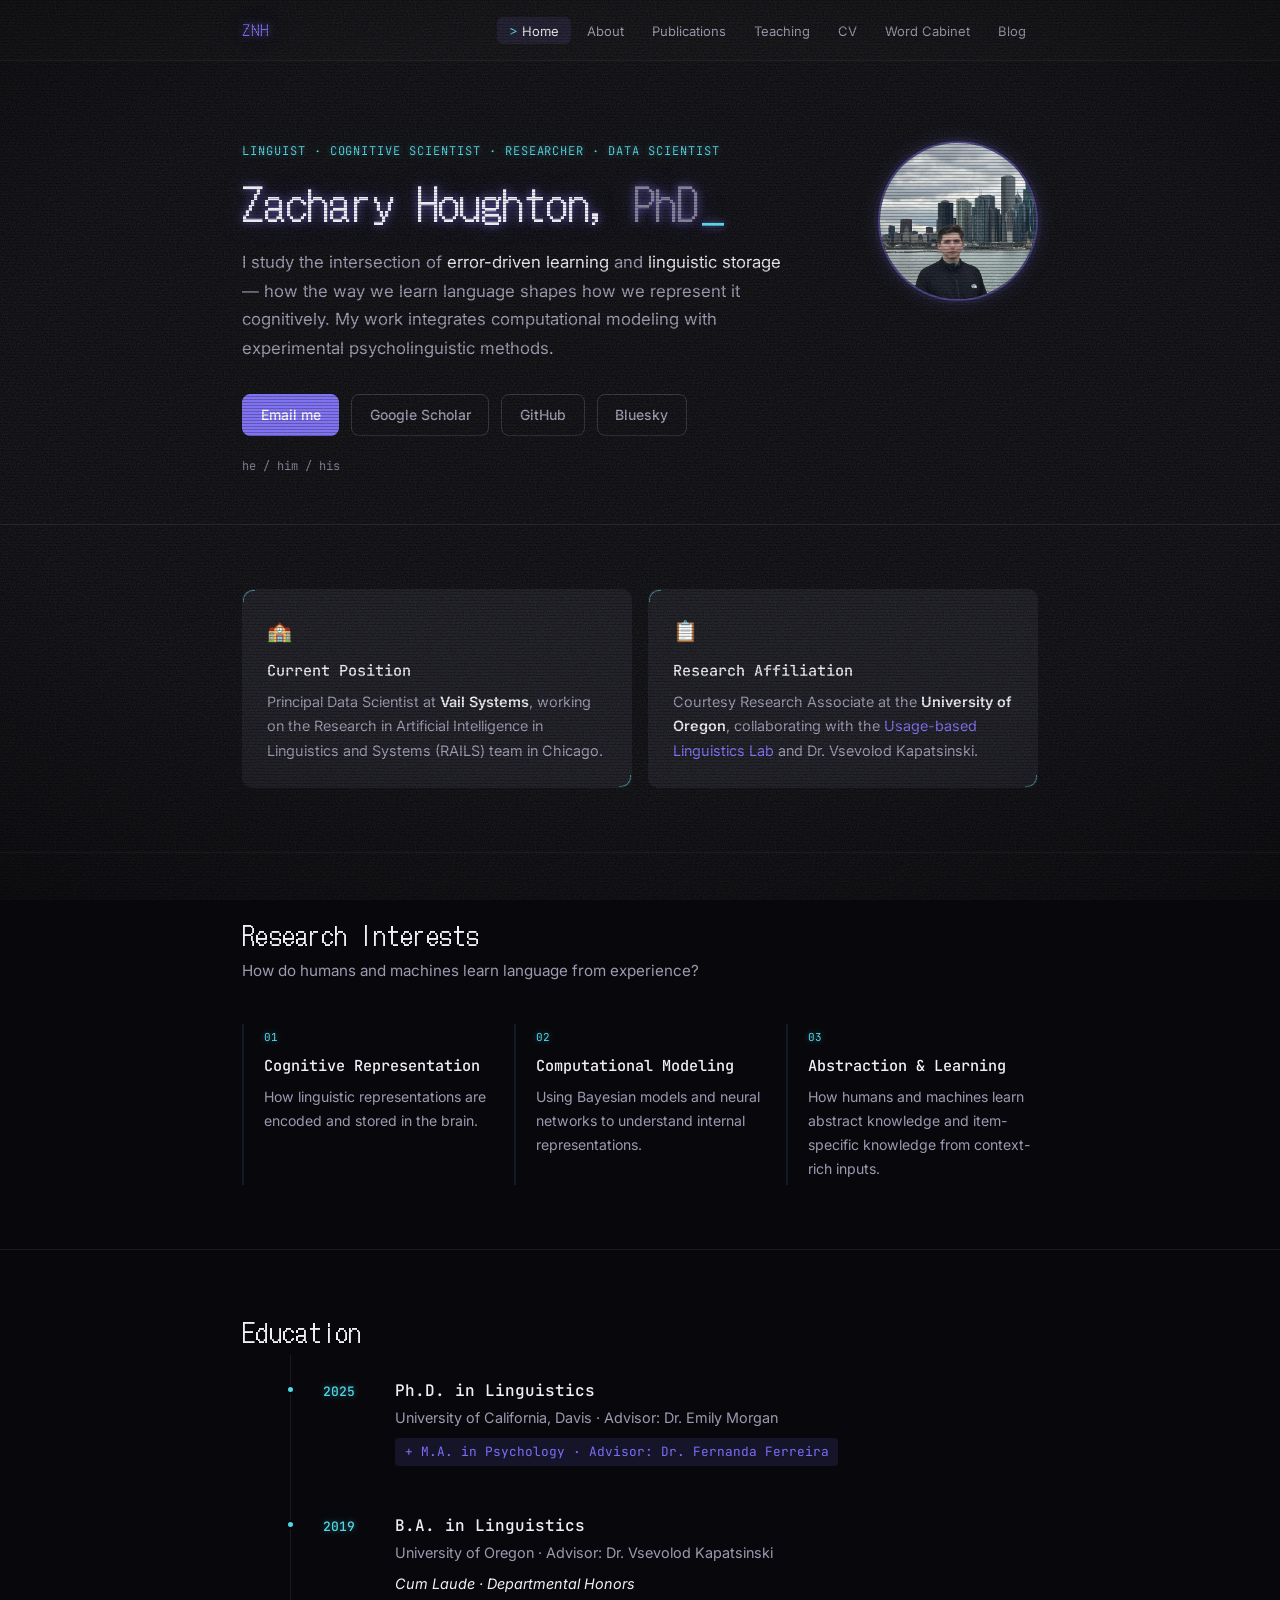
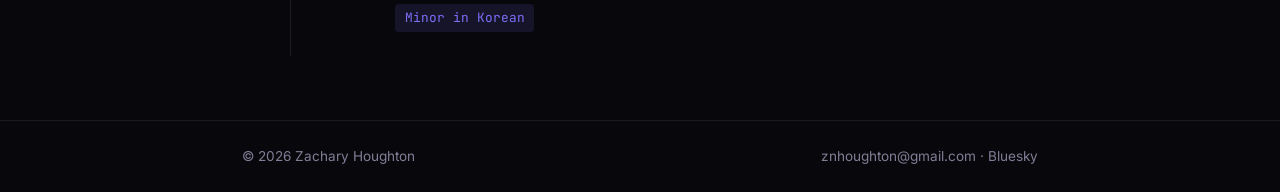
==== commit e5718596: "Add Bluesky link to hero and sitewide footer Adds a Bluesky profile link as a ghost button in the ho" ====
--- a/index.html
+++ b/index.html
@@ -42,6 +42,7 @@
             <a href="mailto:znhoughton@gmail.com" class="btn btn-primary">Email me</a>
             <a href="https://scholar.google.com/citations?user=39mxHGIAAAAJ&hl=en&oi=sra" target="_blank" class="btn btn-ghost">Google Scholar</a>
             <a href="https://github.com/znhoughton" target="_blank" class="btn btn-ghost">GitHub</a>
+            <a href="https://bsky.app/profile/znhoughton.bsky.social" target="_blank" class="btn btn-ghost">Bluesky</a>
           </div>
           <p class="pronouns">he / him / his</p>
         </div>
@@ -121,7 +122,7 @@
   <footer>
     <div class="container footer-inner">
       <span>© <span id="copyright-year">2026</span> Zachary Houghton</span>
-      <span><a href="mailto:znhoughton@gmail.com">znhoughton@gmail.com</a></span>
+      <span><a href="mailto:znhoughton@gmail.com">znhoughton@gmail.com</a> &middot; <a href="https://bsky.app/profile/znhoughton.bsky.social" target="_blank">Bluesky</a></span>
     </div>
   </footer>
 
